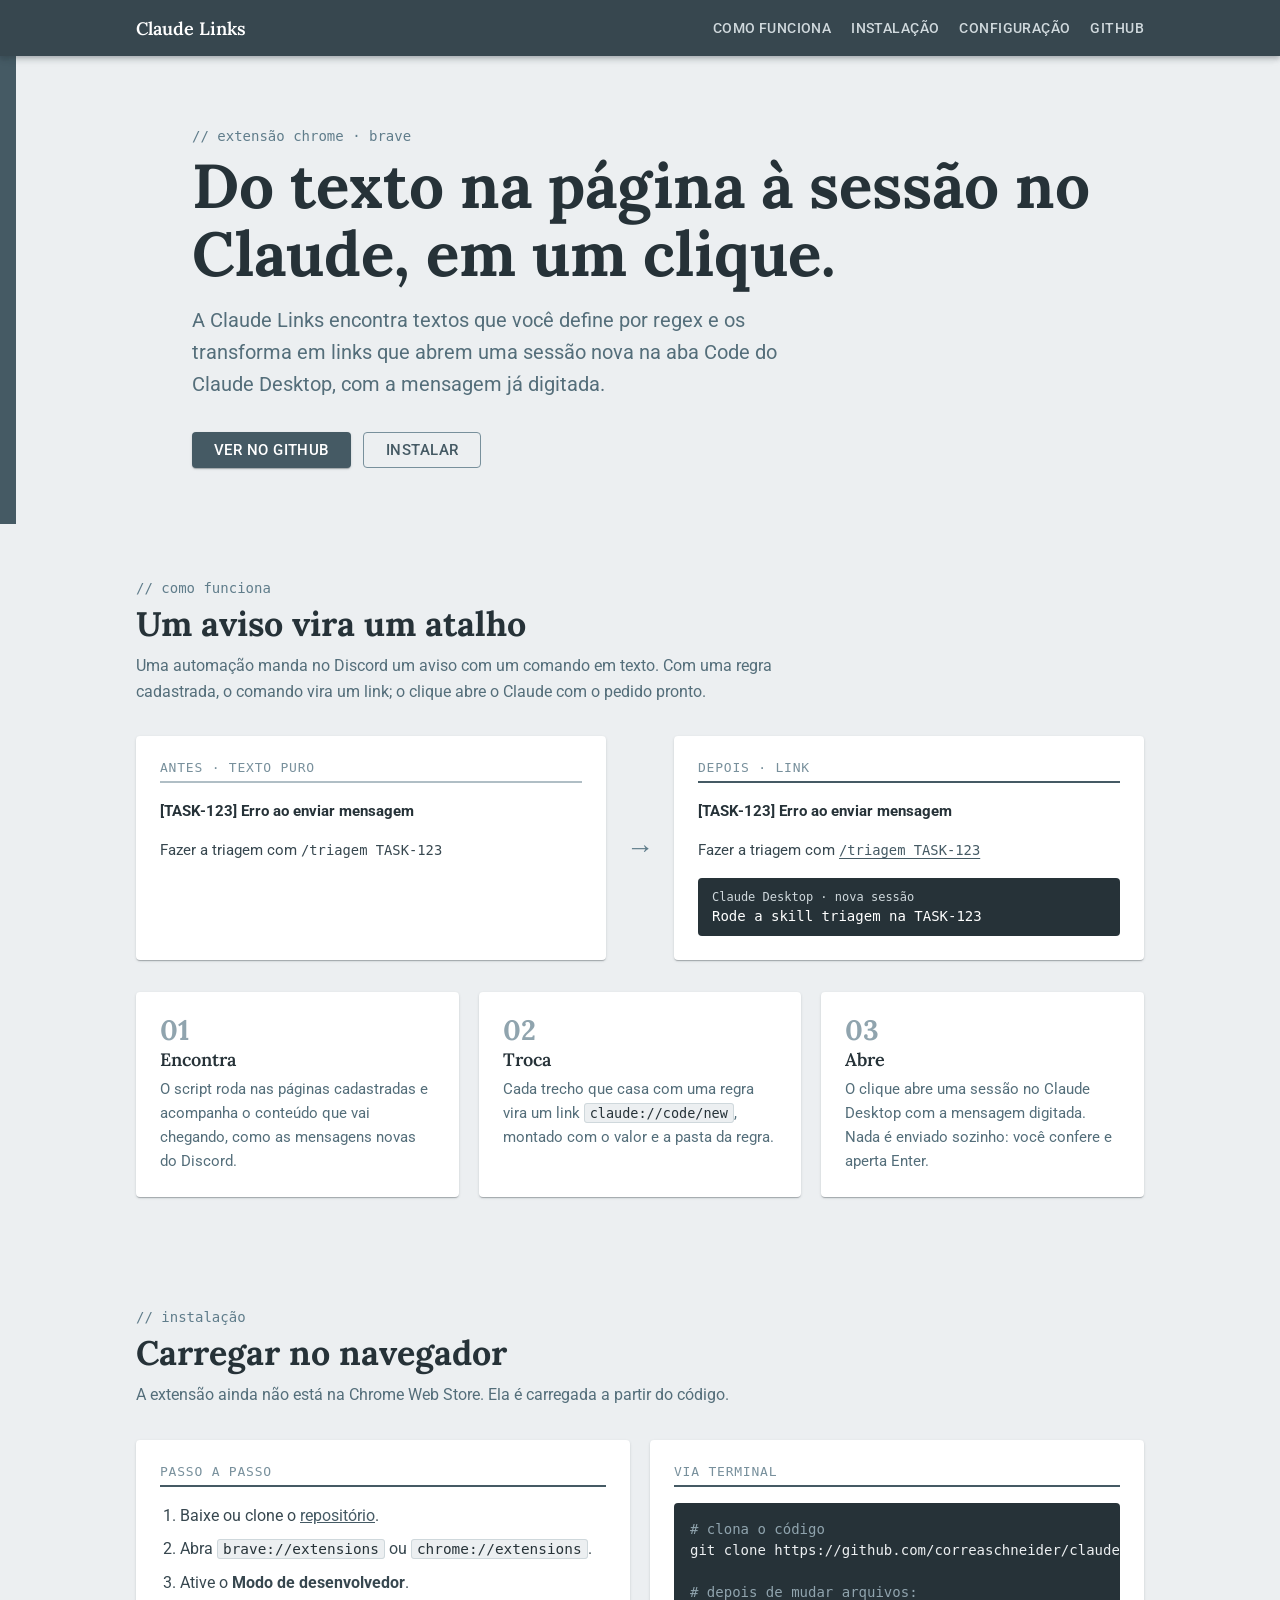
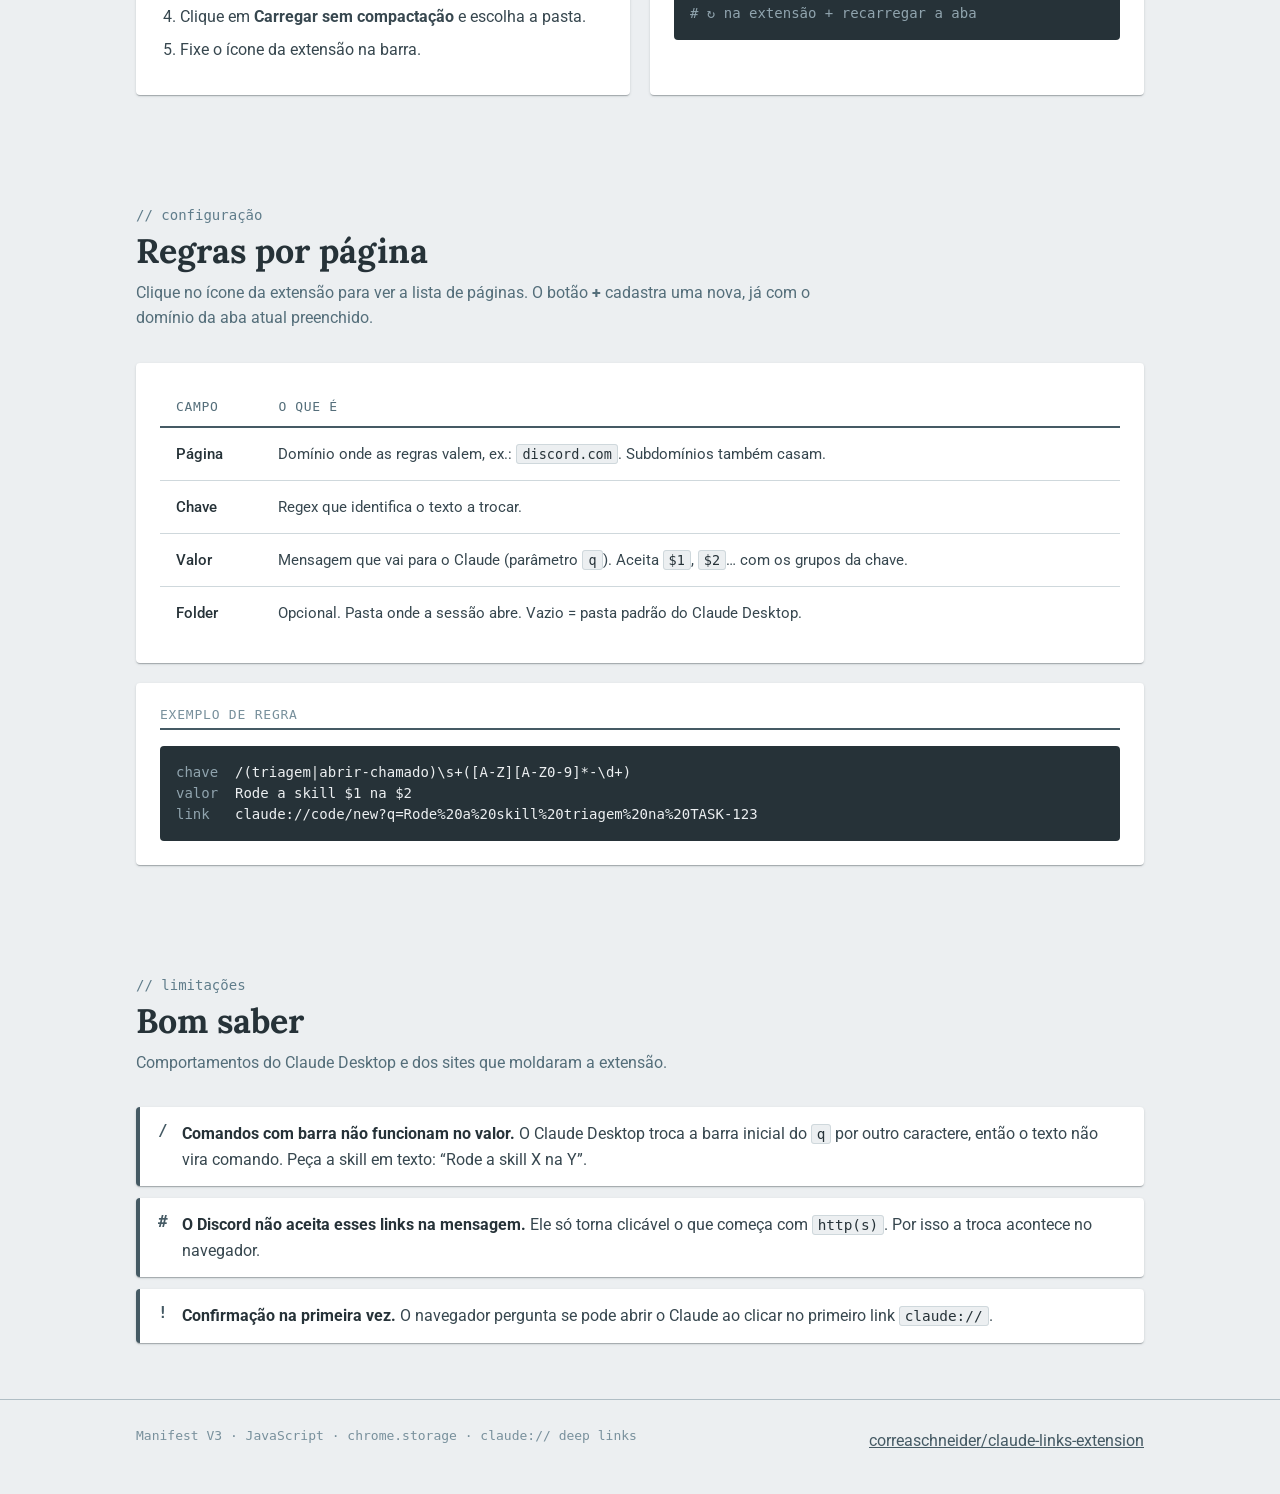
==== docs/index.html @ 0369f56a "docs: página do GitHub Pages sobre a extensão Página estilo MUI com a paleta blueGrey: como funciona" ====
<!doctype html>
<html lang="pt-BR">
<head>
<meta charset="utf-8">
<meta name="viewport" content="width=device-width, initial-scale=1">
<title>Claude Links</title>
<meta name="description" content="Extensão para Chrome/Brave que transforma textos de uma página em links que abrem uma sessão no Claude Desktop com a mensagem pronta.">
<link rel="preconnect" href="https://fonts.googleapis.com">
<link rel="preconnect" href="https://fonts.gstatic.com" crossorigin>
<link href="https://fonts.googleapis.com/css2?family=Lora:ital,wght@0,600;0,700;1,500&family=Roboto:wght@400;500;700&display=swap" rel="stylesheet">
<style>
  /* Paleta blueGrey do MUI */
  :root {
    --bg-50:#eceff1; --bg-100:#cfd8dc; --bg-200:#b0bec5; --bg-300:#90a4ae; --bg-400:#78909c;
    --bg-500:#607d8b; --bg-600:#546e7a; --bg-700:#455a64; --bg-800:#37474f; --bg-900:#263238;
    --paper:#ffffff;
    --mono:'DejaVu Sans Mono', ui-monospace, 'SFMono-Regular', Menlo, Consolas, monospace;
    --serif:'Lora', Georgia, serif;
    --sans:'Roboto', 'Liberation Sans', Helvetica, Arial, sans-serif;
    /* Elevações do MUI */
    --e1:0 2px 1px -1px rgba(38,50,56,.2),0 1px 1px 0 rgba(38,50,56,.14),0 1px 3px 0 rgba(38,50,56,.12);
    --e4:0 2px 4px -1px rgba(38,50,56,.2),0 4px 5px 0 rgba(38,50,56,.14),0 1px 10px 0 rgba(38,50,56,.12);
  }
  * { box-sizing:border-box; }
  html { scroll-behavior:smooth; }
  body { margin:0; background:var(--bg-50); color:var(--bg-800); font:16px/1.6 var(--sans); }
  a { color:var(--bg-700); }
  code { font:0.9em var(--mono); background:var(--bg-50); border:1px solid var(--bg-100); border-radius:3px; padding:1px 5px; color:var(--bg-900); }

  /* AppBar */
  .appbar { position:sticky; top:0; z-index:10; background:var(--bg-800); color:#fff; box-shadow:var(--e4); }
  .appbar .inner { max-width:1040px; margin:0 auto; padding:0 16px; height:56px; display:flex; align-items:center; gap:24px; }
  .appbar .brand { font:600 18px var(--serif); color:#fff; text-decoration:none; margin-right:auto; }
  .appbar nav a { color:var(--bg-100); text-decoration:none; font-size:14px; font-weight:500; letter-spacing:.03em; text-transform:uppercase; }
  .appbar nav a:hover { color:#fff; }
  .appbar nav { display:flex; gap:20px; }

  .container { max-width:1040px; margin:0 auto; padding:0 16px; }

  /* Hero com faixa lateral */
  .hero { border-left:16px solid var(--bg-700); background:var(--bg-50); padding:72px 0 56px; }
  .hero .container { padding-left:clamp(16px, 5vw, 74px); }
  .kicker { font:14px var(--mono); color:var(--bg-500); margin:0 0 8px; }
  h1 { font:700 clamp(36px, 6vw, 62px)/1.1 var(--serif); color:var(--bg-900); margin:0 0 16px; }
  .lead { font-size:clamp(17px, 2vw, 20px); color:var(--bg-600); max-width:640px; margin:0 0 32px; }
  .actions { display:flex; gap:12px; flex-wrap:wrap; }

  /* Botões MUI */
  .btn { display:inline-flex; align-items:center; gap:8px; padding:8px 22px; border-radius:4px; font:500 15px var(--sans); letter-spacing:.03em; text-transform:uppercase; text-decoration:none; transition:background .2s, box-shadow .2s; }
  .btn-contained { background:var(--bg-700); color:#fff; box-shadow:var(--e1); }
  .btn-contained:hover { background:var(--bg-900); box-shadow:var(--e4); }
  .btn-outlined { border:1px solid var(--bg-400); color:var(--bg-700); }
  .btn-outlined:hover { background:rgba(69,90,100,.06); border-color:var(--bg-700); }

  section { padding:56px 0; }
  h2 { font:700 clamp(26px, 3.5vw, 34px)/1.2 var(--serif); color:var(--bg-900); margin:0 0 8px; }
  .section-sub { color:var(--bg-600); margin:0 0 32px; max-width:680px; }
  .label { font:13px var(--mono); text-transform:uppercase; letter-spacing:.06em; color:var(--bg-400); margin:0 0 6px; }

  /* Paper/Card */
  .paper { background:var(--paper); border-radius:4px; box-shadow:var(--e1); padding:24px; }

  /* Antes / depois */
  .compare { display:grid; grid-template-columns:1fr auto 1fr; gap:20px; align-items:stretch; }
  .compare .arrow { align-self:center; color:var(--bg-500); font-size:28px; }
  .rule-line { height:2px; margin:0 0 16px; }
  .rule-before { background:var(--bg-200); }
  .rule-after { background:var(--bg-700); }
  .msg { font-size:15px; }
  .msg b { color:var(--bg-900); }
  .fake-link { color:var(--bg-700); text-decoration:underline; text-underline-offset:3px; font-family:var(--mono); font-size:.92em; }
  .plain { font-family:var(--mono); font-size:.92em; color:var(--bg-800); }
  .composer { margin-top:16px; background:var(--bg-900); color:#fff; border-radius:4px; padding:12px 14px; font:14px var(--mono); }
  .composer small { display:block; color:var(--bg-100); font-size:12px; margin-bottom:4px; }

  /* Passos */
  .steps { display:grid; grid-template-columns:repeat(3, 1fr); gap:20px; counter-reset:step; }
  .step { position:relative; padding-top:56px; }
  .step::before { counter-increment:step; content:counter(step, decimal-leading-zero); position:absolute; top:20px; left:24px; font:700 28px var(--serif); color:var(--bg-300); }
  .step h3 { font:600 18px var(--serif); color:var(--bg-900); margin:0 0 6px; }
  .step p { margin:0; color:var(--bg-600); font-size:15px; }

  /* Tabela MUI */
  .table-wrap { overflow-x:auto; }
  table { width:100%; border-collapse:collapse; font-size:15px; }
  th { text-align:left; font:500 13px var(--mono); text-transform:uppercase; letter-spacing:.05em; color:var(--bg-600); padding:12px 16px; border-bottom:2px solid var(--bg-700); white-space:nowrap; }
  td { padding:14px 16px; border-bottom:1px solid var(--bg-100); vertical-align:top; }
  tr:last-child td { border-bottom:0; }
  td:first-child { font-weight:500; color:var(--bg-900); white-space:nowrap; }

  pre { background:var(--bg-900); color:var(--bg-50); border-radius:4px; padding:16px; overflow-x:auto; font:14px/1.5 var(--mono); margin:0; }
  pre .c { color:var(--bg-300); }

  /* Alertas */
  .alerts { display:grid; gap:12px; }
  .alert { display:flex; gap:14px; background:var(--paper); border-left:4px solid var(--bg-700); border-radius:4px; padding:14px 18px; box-shadow:var(--e1); }
  .alert .ico { font:700 16px var(--mono); color:var(--bg-700); }
  .alert p { margin:0; }
  .alert strong { color:var(--bg-900); }

  ol.install { margin:0; padding-left:20px; }
  ol.install li { margin-bottom:8px; }
  .two { display:grid; grid-template-columns:1fr 1fr; gap:20px; }
  .two > *, .compare > *, .steps > * { min-width:0; }

  footer { border-top:1px solid var(--bg-200); padding:28px 0 40px; }
  footer .stack { font:13px var(--mono); color:var(--bg-400); }
  footer .container { display:flex; justify-content:space-between; gap:16px; flex-wrap:wrap; }

  @media (max-width: 760px) {
    .appbar nav { display:none; }
    .compare { grid-template-columns:1fr; }
    .compare .arrow { justify-self:center; transform:rotate(90deg); }
    .steps, .two { grid-template-columns:1fr; }
    .hero { border-left-width:8px; padding:48px 0 40px; }
  }
</style>
</head>
<body>

<header class="appbar">
  <div class="inner">
    <a class="brand" href="#">Claude Links</a>
    <nav>
      <a href="#como-funciona">Como funciona</a>
      <a href="#instalacao">Instalação</a>
      <a href="#configuracao">Configuração</a>
      <a href="https://github.com/correaschneider/claude-links-extension">GitHub</a>
    </nav>
  </div>
</header>

<div class="hero">
  <div class="container">
    <p class="kicker">// extensão chrome · brave</p>
    <h1>Do texto na página à sessão no Claude, em um clique.</h1>
    <p class="lead">A Claude Links encontra textos que você define por regex e os transforma em links que abrem uma sessão nova na aba Code do Claude Desktop, com a mensagem já digitada.</p>
    <div class="actions">
      <a class="btn btn-contained" href="https://github.com/correaschneider/claude-links-extension">Ver no GitHub</a>
      <a class="btn btn-outlined" href="#instalacao">Instalar</a>
    </div>
  </div>
</div>

<main>
  <section id="como-funciona">
    <div class="container">
      <p class="kicker">// como funciona</p>
      <h2>Um aviso vira um atalho</h2>
      <p class="section-sub">Uma automação manda no Discord um aviso com um comando em texto. Com uma regra cadastrada, o comando vira um link; o clique abre o Claude com o pedido pronto.</p>

      <div class="compare">
        <div class="paper">
          <p class="label">Antes · texto puro</p>
          <div class="rule-line rule-before"></div>
          <p class="msg"><b>[TASK-123] Erro ao enviar mensagem</b></p>
          <p class="msg">Fazer a triagem com <span class="plain">/triagem TASK-123</span></p>
        </div>
        <div class="arrow" aria-hidden="true">→</div>
        <div class="paper">
          <p class="label">Depois · link</p>
          <div class="rule-line rule-after"></div>
          <p class="msg"><b>[TASK-123] Erro ao enviar mensagem</b></p>
          <p class="msg">Fazer a triagem com <span class="fake-link">/triagem TASK-123</span></p>
          <div class="composer"><small>Claude Desktop · nova sessão</small>Rode a skill triagem na TASK-123</div>
        </div>
      </div>

      <div class="steps" style="margin-top:32px">
        <div class="paper step">
          <h3>Encontra</h3>
          <p>O script roda nas páginas cadastradas e acompanha o conteúdo que vai chegando, como as mensagens novas do Discord.</p>
        </div>
        <div class="paper step">
          <h3>Troca</h3>
          <p>Cada trecho que casa com uma regra vira um link <code>claude://code/new</code>, montado com o valor e a pasta da regra.</p>
        </div>
        <div class="paper step">
          <h3>Abre</h3>
          <p>O clique abre uma sessão no Claude Desktop com a mensagem digitada. Nada é enviado sozinho: você confere e aperta Enter.</p>
        </div>
      </div>
    </div>
  </section>

  <section id="instalacao">
    <div class="container">
      <p class="kicker">// instalação</p>
      <h2>Carregar no navegador</h2>
      <p class="section-sub">A extensão ainda não está na Chrome Web Store. Ela é carregada a partir do código.</p>
      <div class="two">
        <div class="paper">
          <p class="label">Passo a passo</p>
          <div class="rule-line rule-after"></div>
          <ol class="install">
            <li>Baixe ou clone o <a href="https://github.com/correaschneider/claude-links-extension">repositório</a>.</li>
            <li>Abra <code>brave://extensions</code> ou <code>chrome://extensions</code>.</li>
            <li>Ative o <strong>Modo de desenvolvedor</strong>.</li>
            <li>Clique em <strong>Carregar sem compactação</strong> e escolha a pasta.</li>
            <li>Fixe o ícone da extensão na barra.</li>
          </ol>
        </div>
        <div class="paper">
          <p class="label">Via terminal</p>
          <div class="rule-line rule-after"></div>
          <pre><span class="c"># clona o código</span>
git clone https://github.com/correaschneider/claude-links-extension.git

<span class="c"># depois de mudar arquivos:</span>
<span class="c"># ↻ na extensão + recarregar a aba</span></pre>
        </div>
      </div>
    </div>
  </section>

  <section id="configuracao">
    <div class="container">
      <p class="kicker">// configuração</p>
      <h2>Regras por página</h2>
      <p class="section-sub">Clique no ícone da extensão para ver a lista de páginas. O botão <strong>+</strong> cadastra uma nova, já com o domínio da aba atual preenchido.</p>

      <div class="paper table-wrap">
        <table>
          <thead><tr><th>Campo</th><th>O que é</th></tr></thead>
          <tbody>
            <tr><td>Página</td><td>Domínio onde as regras valem, ex.: <code>discord.com</code>. Subdomínios também casam.</td></tr>
            <tr><td>Chave</td><td>Regex que identifica o texto a trocar.</td></tr>
            <tr><td>Valor</td><td>Mensagem que vai para o Claude (parâmetro <code>q</code>). Aceita <code>$1</code>, <code>$2</code>… com os grupos da chave.</td></tr>
            <tr><td>Folder</td><td>Opcional. Pasta onde a sessão abre. Vazio = pasta padrão do Claude Desktop.</td></tr>
          </tbody>
        </table>
      </div>

      <div class="paper" style="margin-top:20px">
        <p class="label">Exemplo de regra</p>
        <div class="rule-line rule-after"></div>
        <pre><span class="c">chave</span>  /(triagem|abrir-chamado)\s+([A-Z][A-Z0-9]*-\d+)
<span class="c">valor</span>  Rode a skill $1 na $2
<span class="c">link </span>  claude://code/new?q=Rode%20a%20skill%20triagem%20na%20TASK-123</pre>
      </div>
    </div>
  </section>

  <section id="limitacoes">
    <div class="container">
      <p class="kicker">// limitações</p>
      <h2>Bom saber</h2>
      <p class="section-sub">Comportamentos do Claude Desktop e dos sites que moldaram a extensão.</p>
      <div class="alerts">
        <div class="alert"><span class="ico">/</span><p><strong>Comandos com barra não funcionam no valor.</strong> O Claude Desktop troca a barra inicial do <code>q</code> por outro caractere, então o texto não vira comando. Peça a skill em texto: “Rode a skill X na Y”.</p></div>
        <div class="alert"><span class="ico">#</span><p><strong>O Discord não aceita esses links na mensagem.</strong> Ele só torna clicável o que começa com <code>http(s)</code>. Por isso a troca acontece no navegador.</p></div>
        <div class="alert"><span class="ico">!</span><p><strong>Confirmação na primeira vez.</strong> O navegador pergunta se pode abrir o Claude ao clicar no primeiro link <code>claude://</code>.</p></div>
      </div>
    </div>
  </section>
</main>

<footer>
  <div class="container">
    <span class="stack">Manifest V3 · JavaScript · chrome.storage · claude:// deep links</span>
    <a href="https://github.com/correaschneider/claude-links-extension">correaschneider/claude-links-extension</a>
  </div>
</footer>

</body>
</html>
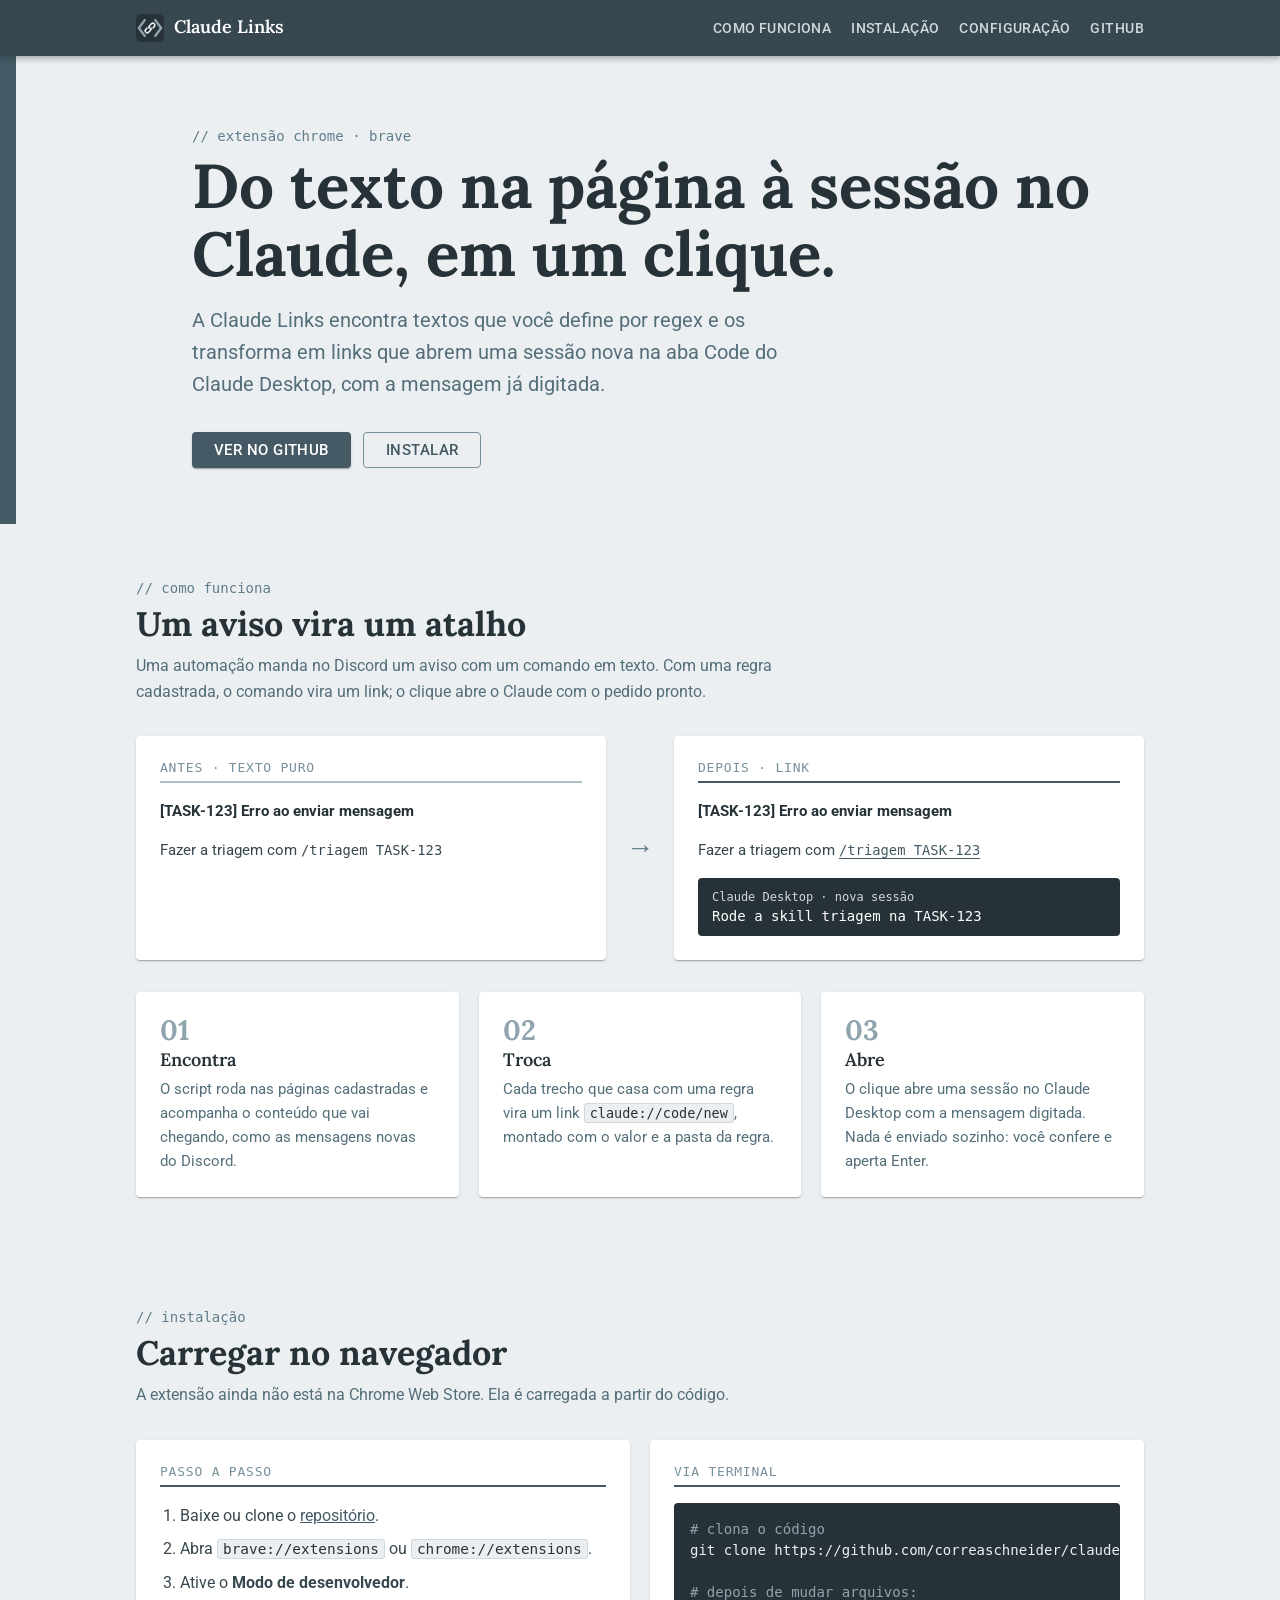
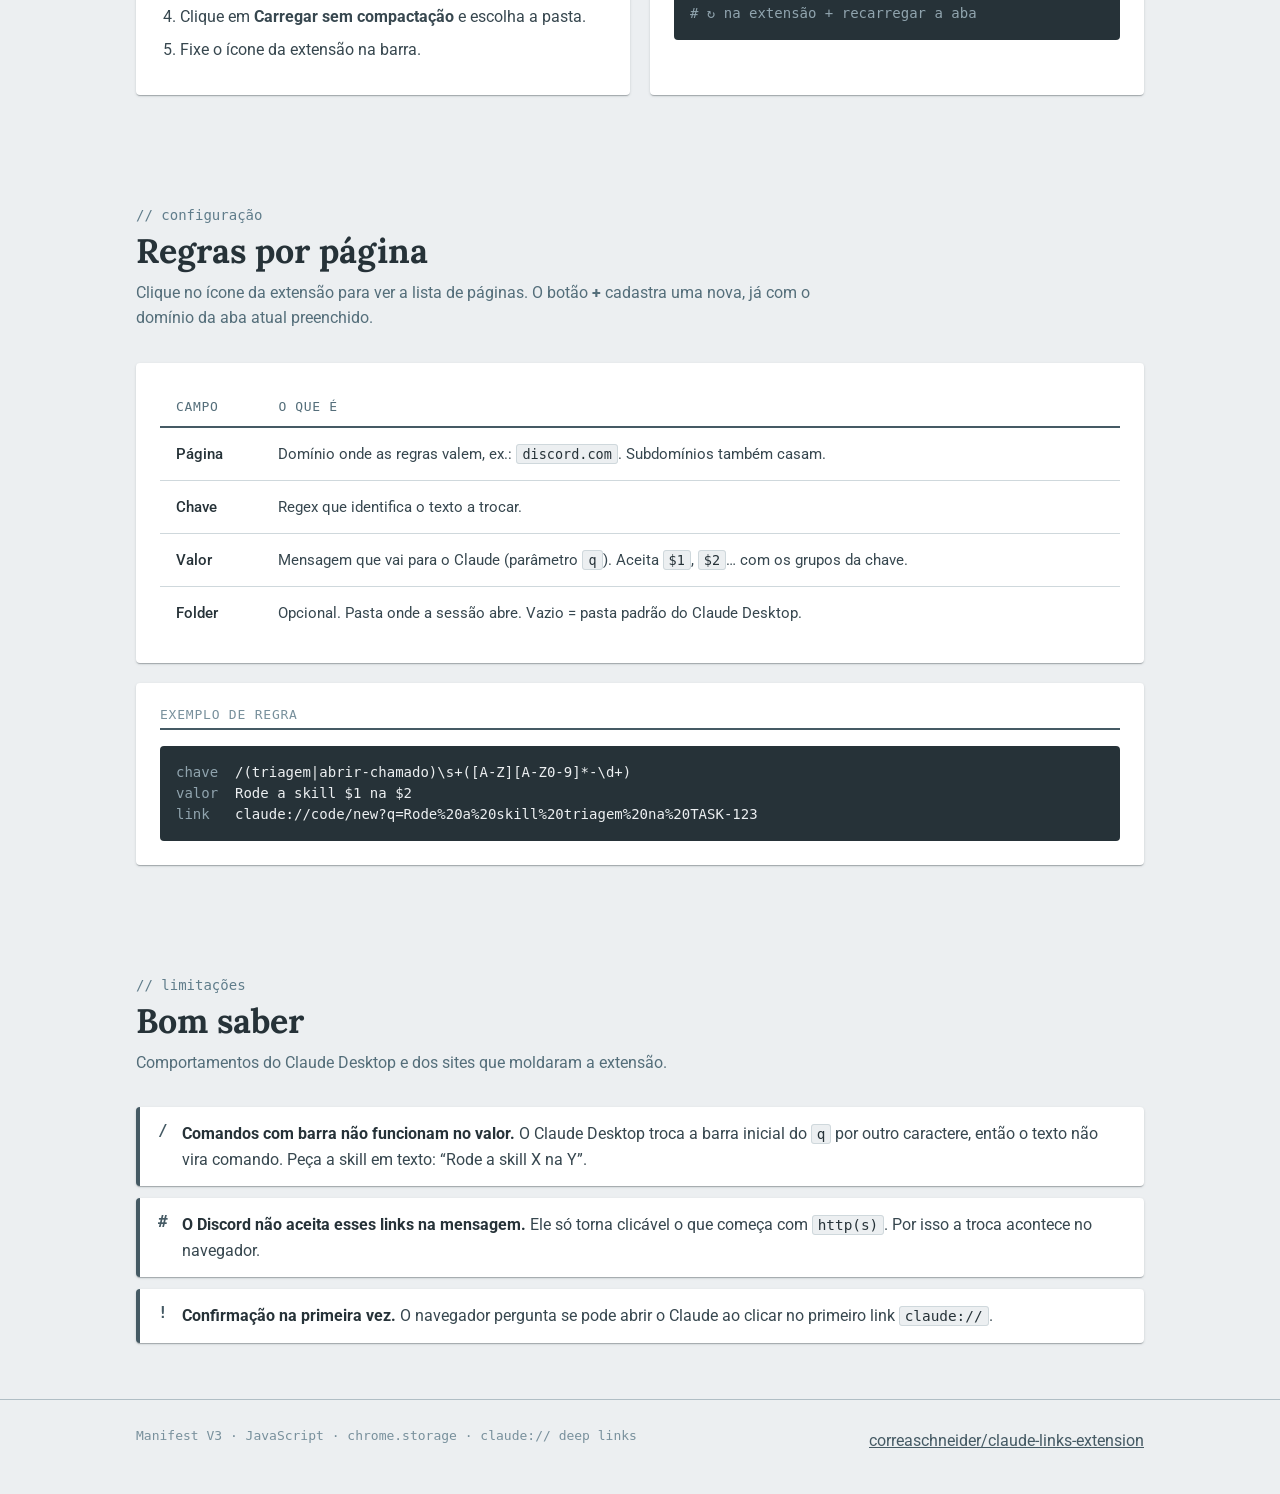
==== commit 63f41bde: "feat: ícone da extensão (colchetes de código com elo) SVG na paleta blueGrey + PNGs 16/32/48/128 no " ====
--- a/docs/index.html
+++ b/docs/index.html
@@ -5,6 +5,7 @@
 <meta name="viewport" content="width=device-width, initial-scale=1">
 <title>Claude Links</title>
 <meta name="description" content="Extensão para Chrome/Brave que transforma textos de uma página em links que abrem uma sessão no Claude Desktop com a mensagem pronta.">
+<link rel="icon" type="image/svg+xml" href="icon.svg">
 <link rel="preconnect" href="https://fonts.googleapis.com">
 <link rel="preconnect" href="https://fonts.gstatic.com" crossorigin>
 <link href="https://fonts.googleapis.com/css2?family=Lora:ital,wght@0,600;0,700;1,500&family=Roboto:wght@400;500;700&display=swap" rel="stylesheet">
@@ -120,7 +121,7 @@
 
 <header class="appbar">
   <div class="inner">
-    <a class="brand" href="#">Claude Links</a>
+    <a class="brand" href="#"><img src="icon.svg" alt="" width="28" height="28" style="vertical-align:middle;margin-right:10px;border-radius:5px">Claude Links</a>
     <nav>
       <a href="#como-funciona">Como funciona</a>
       <a href="#instalacao">Instalação</a>
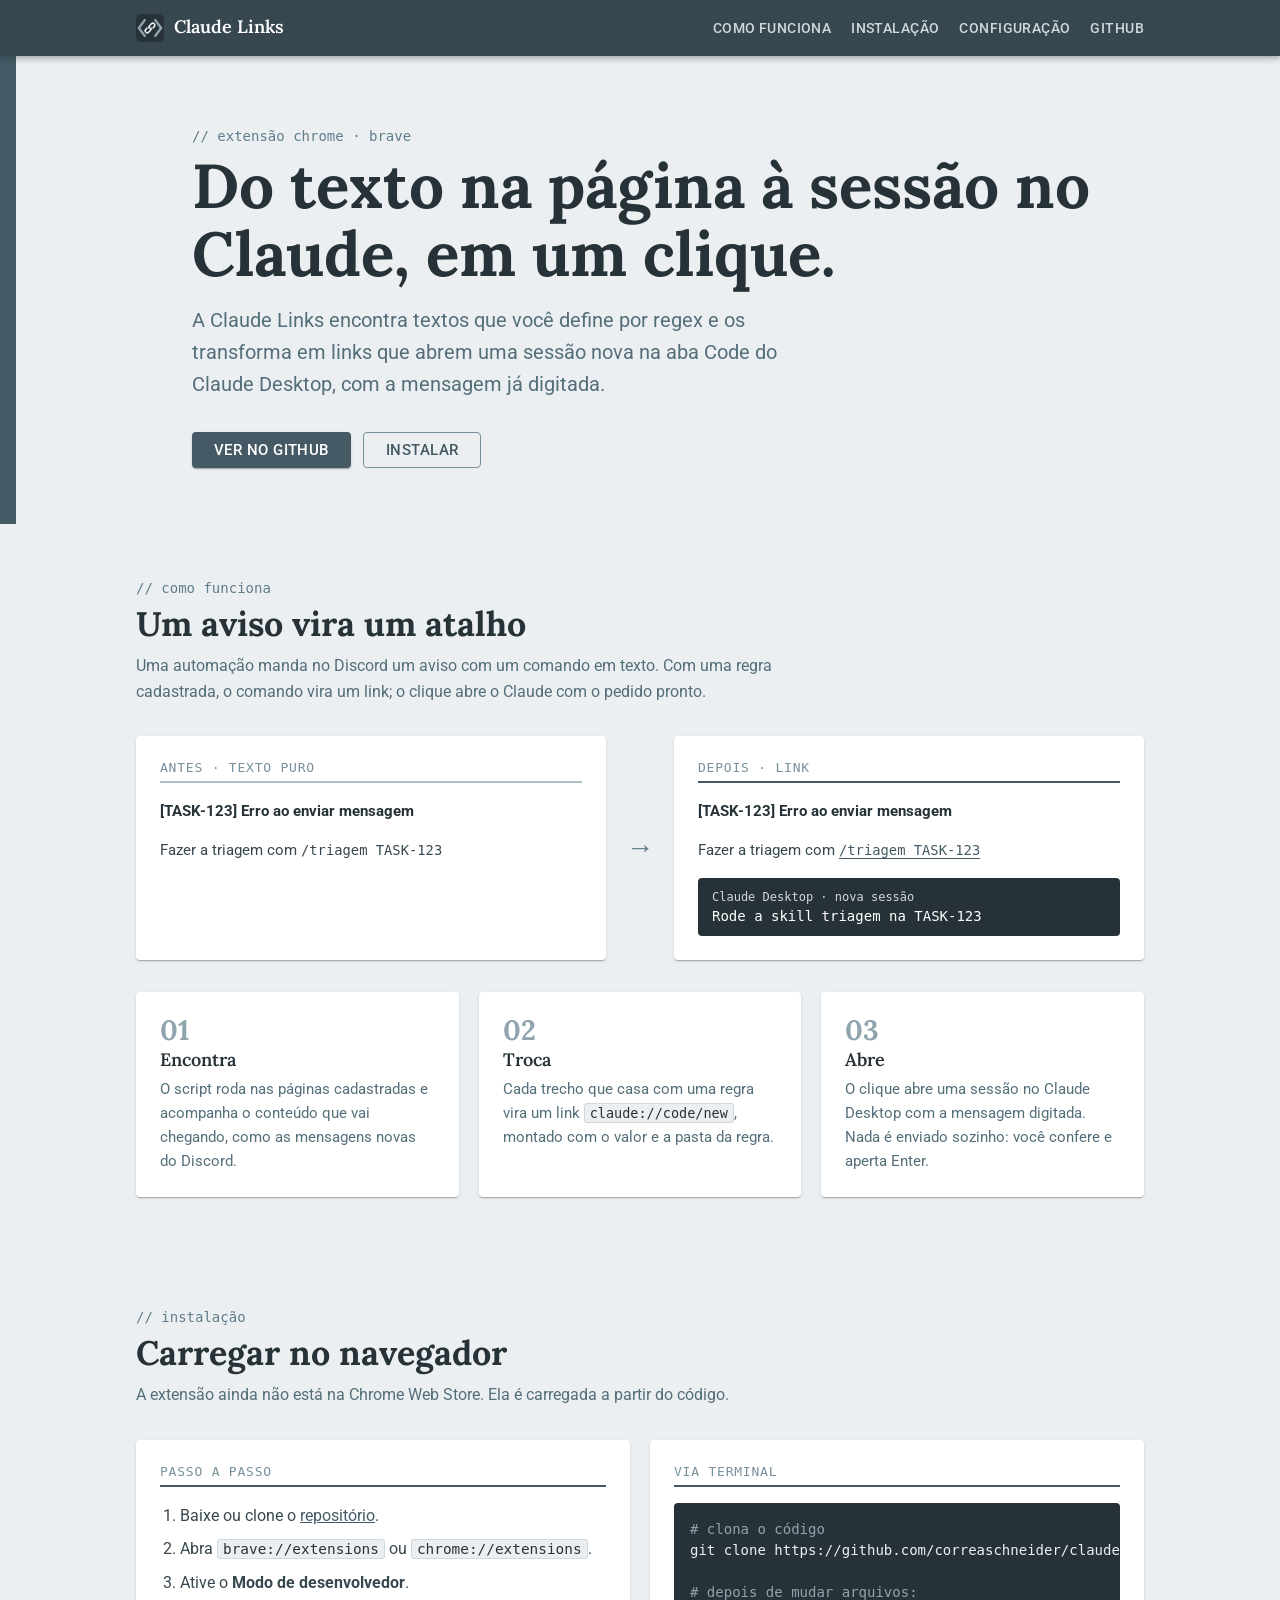
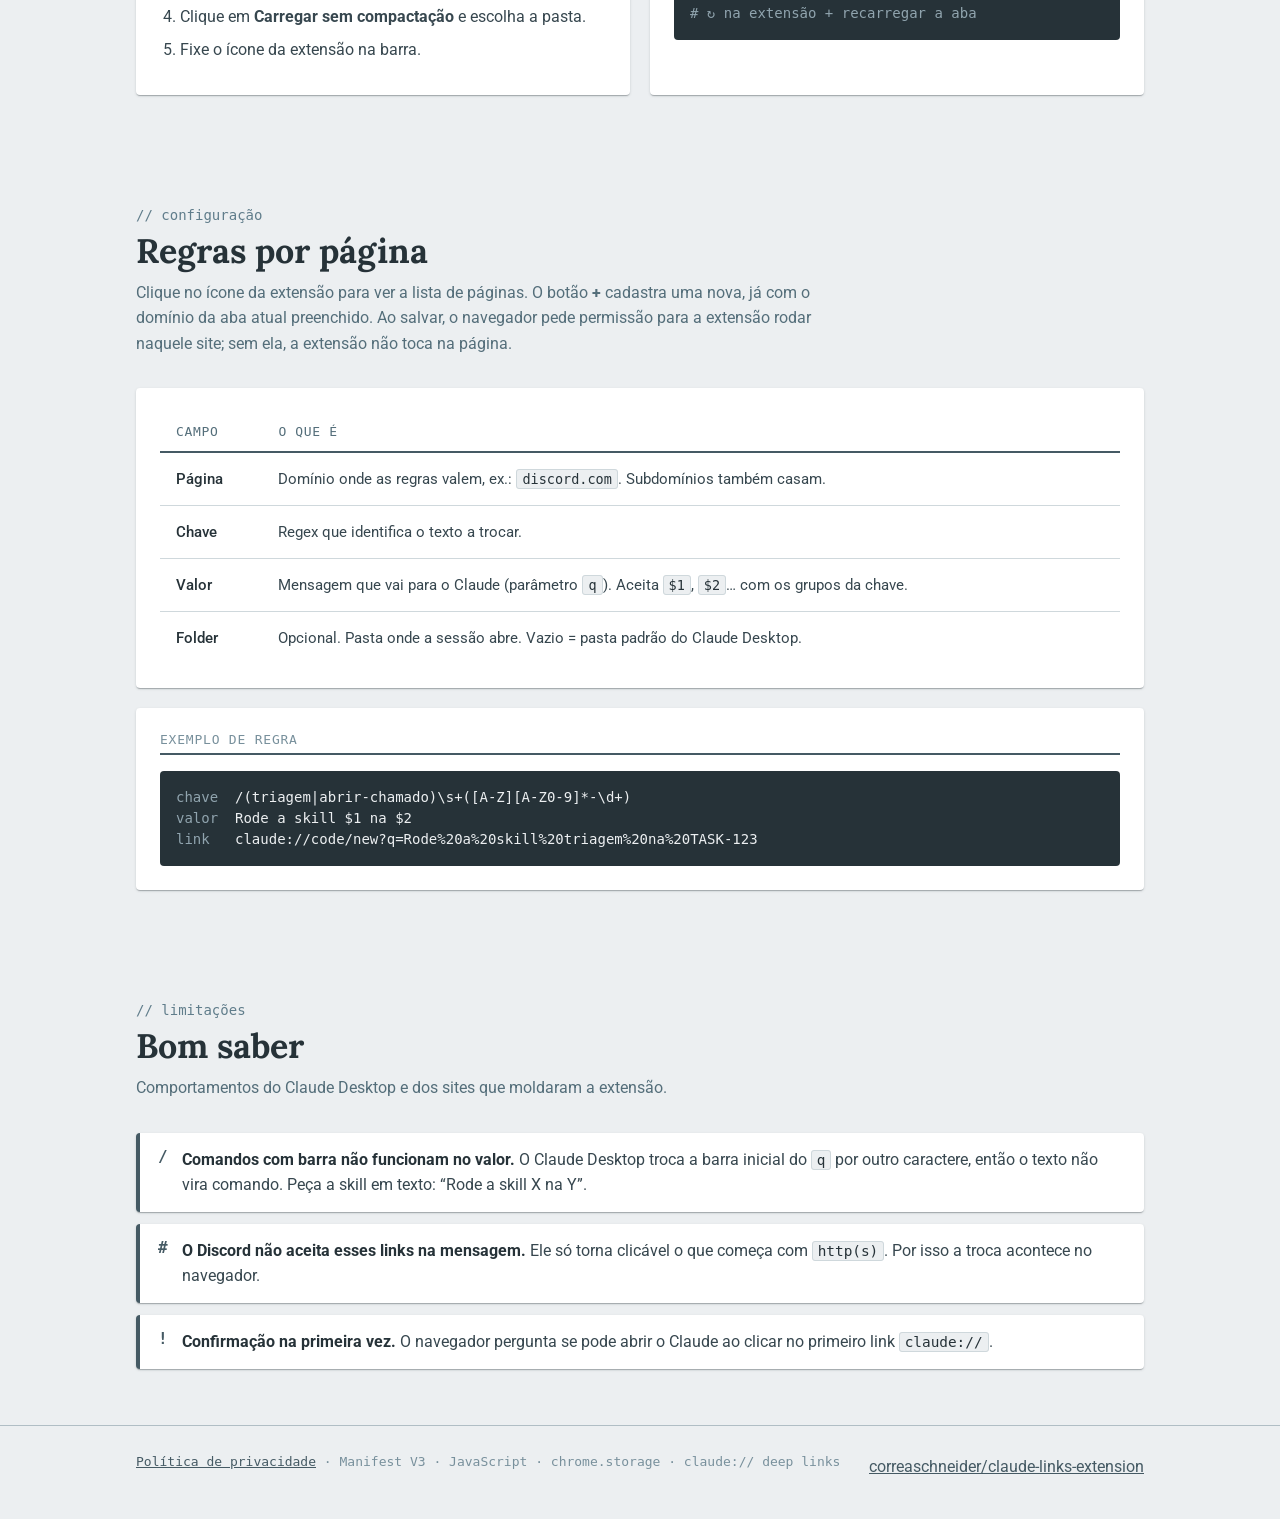
==== commit 5df4658e: "feat: preparar publicação na Chrome Web Store - permissão de site sob demanda (optional_host_permiss" ====
--- a/docs/index.html
+++ b/docs/index.html
@@ -218,7 +218,7 @@
     <div class="container">
       <p class="kicker">// configuração</p>
       <h2>Regras por página</h2>
-      <p class="section-sub">Clique no ícone da extensão para ver a lista de páginas. O botão <strong>+</strong> cadastra uma nova, já com o domínio da aba atual preenchido.</p>
+      <p class="section-sub">Clique no ícone da extensão para ver a lista de páginas. O botão <strong>+</strong> cadastra uma nova, já com o domínio da aba atual preenchido. Ao salvar, o navegador pede permissão para a extensão rodar naquele site; sem ela, a extensão não toca na página.</p>
 
       <div class="paper table-wrap">
         <table>
@@ -258,7 +258,7 @@
 
 <footer>
   <div class="container">
-    <span class="stack">Manifest V3 · JavaScript · chrome.storage · claude:// deep links</span>
+    <span class="stack"><a href="privacy.html">Política de privacidade</a> · Manifest V3 · JavaScript · chrome.storage · claude:// deep links</span>
     <a href="https://github.com/correaschneider/claude-links-extension">correaschneider/claude-links-extension</a>
   </div>
 </footer>
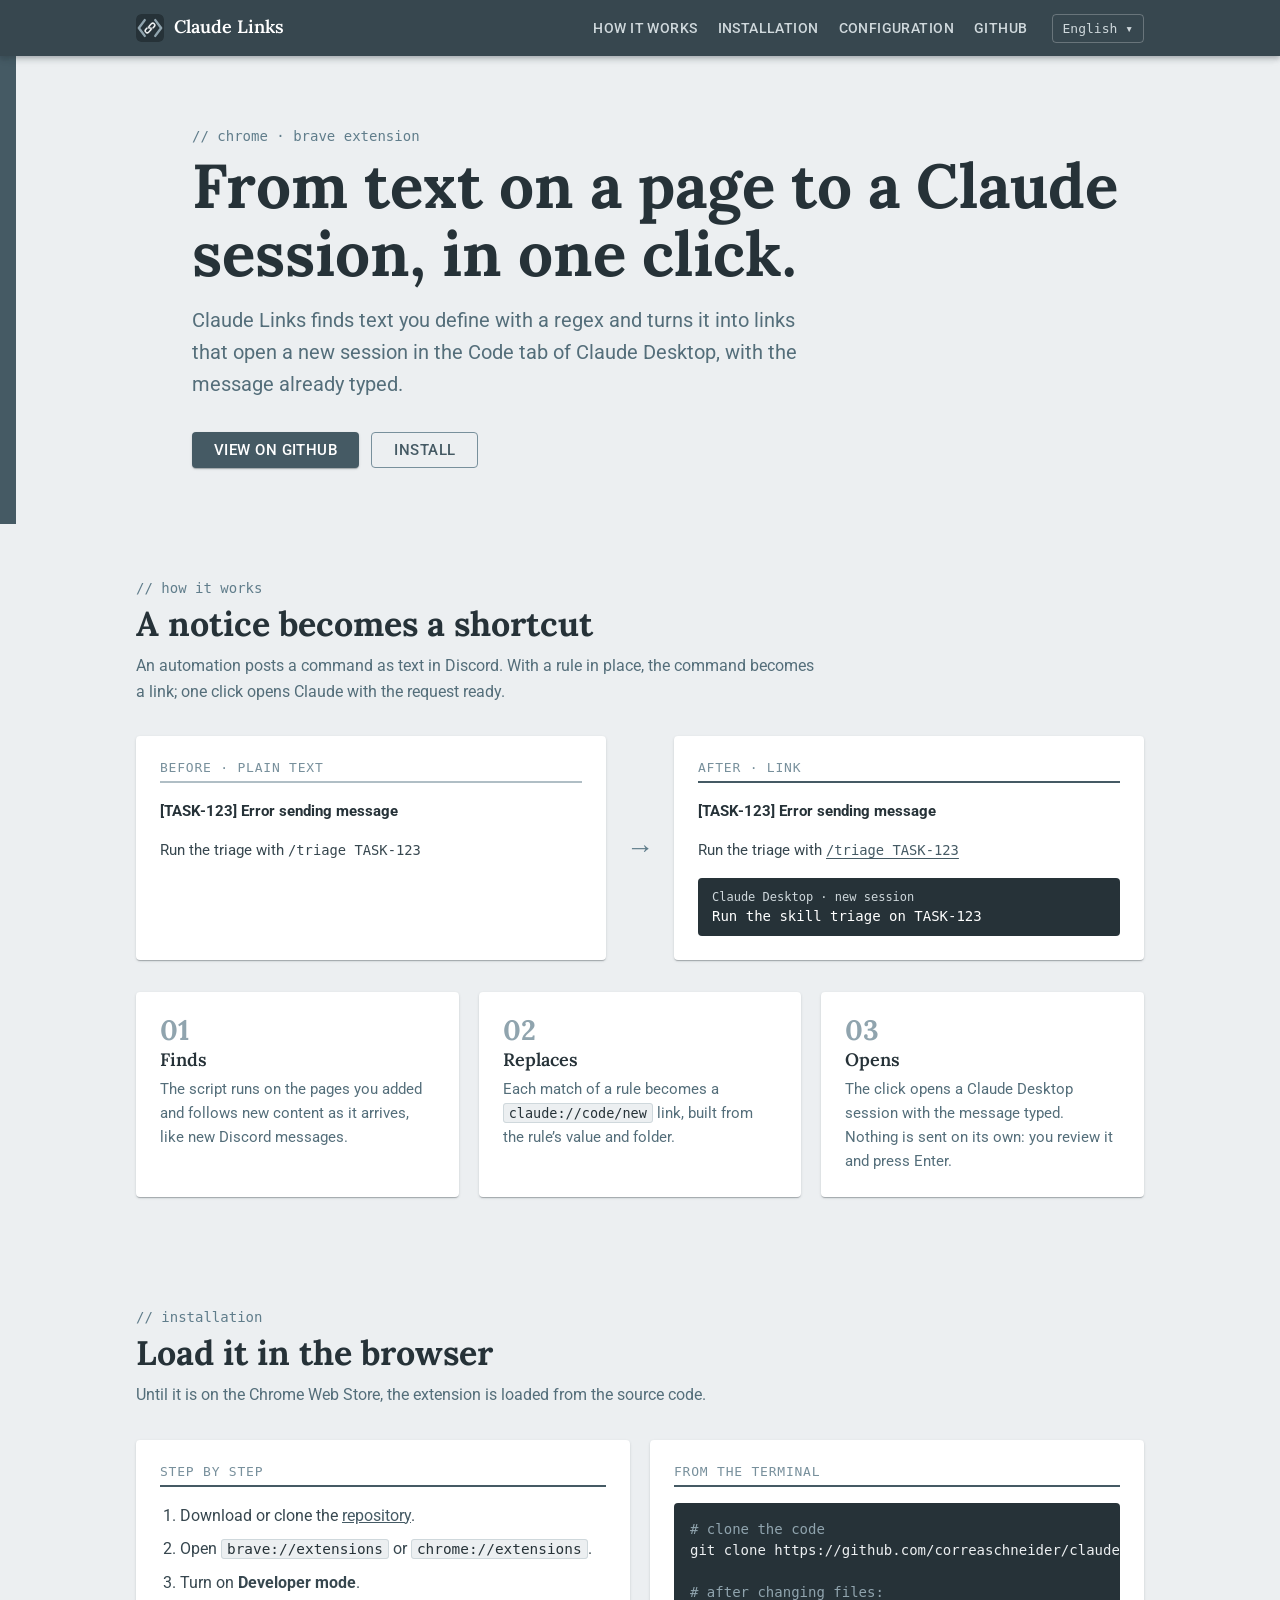
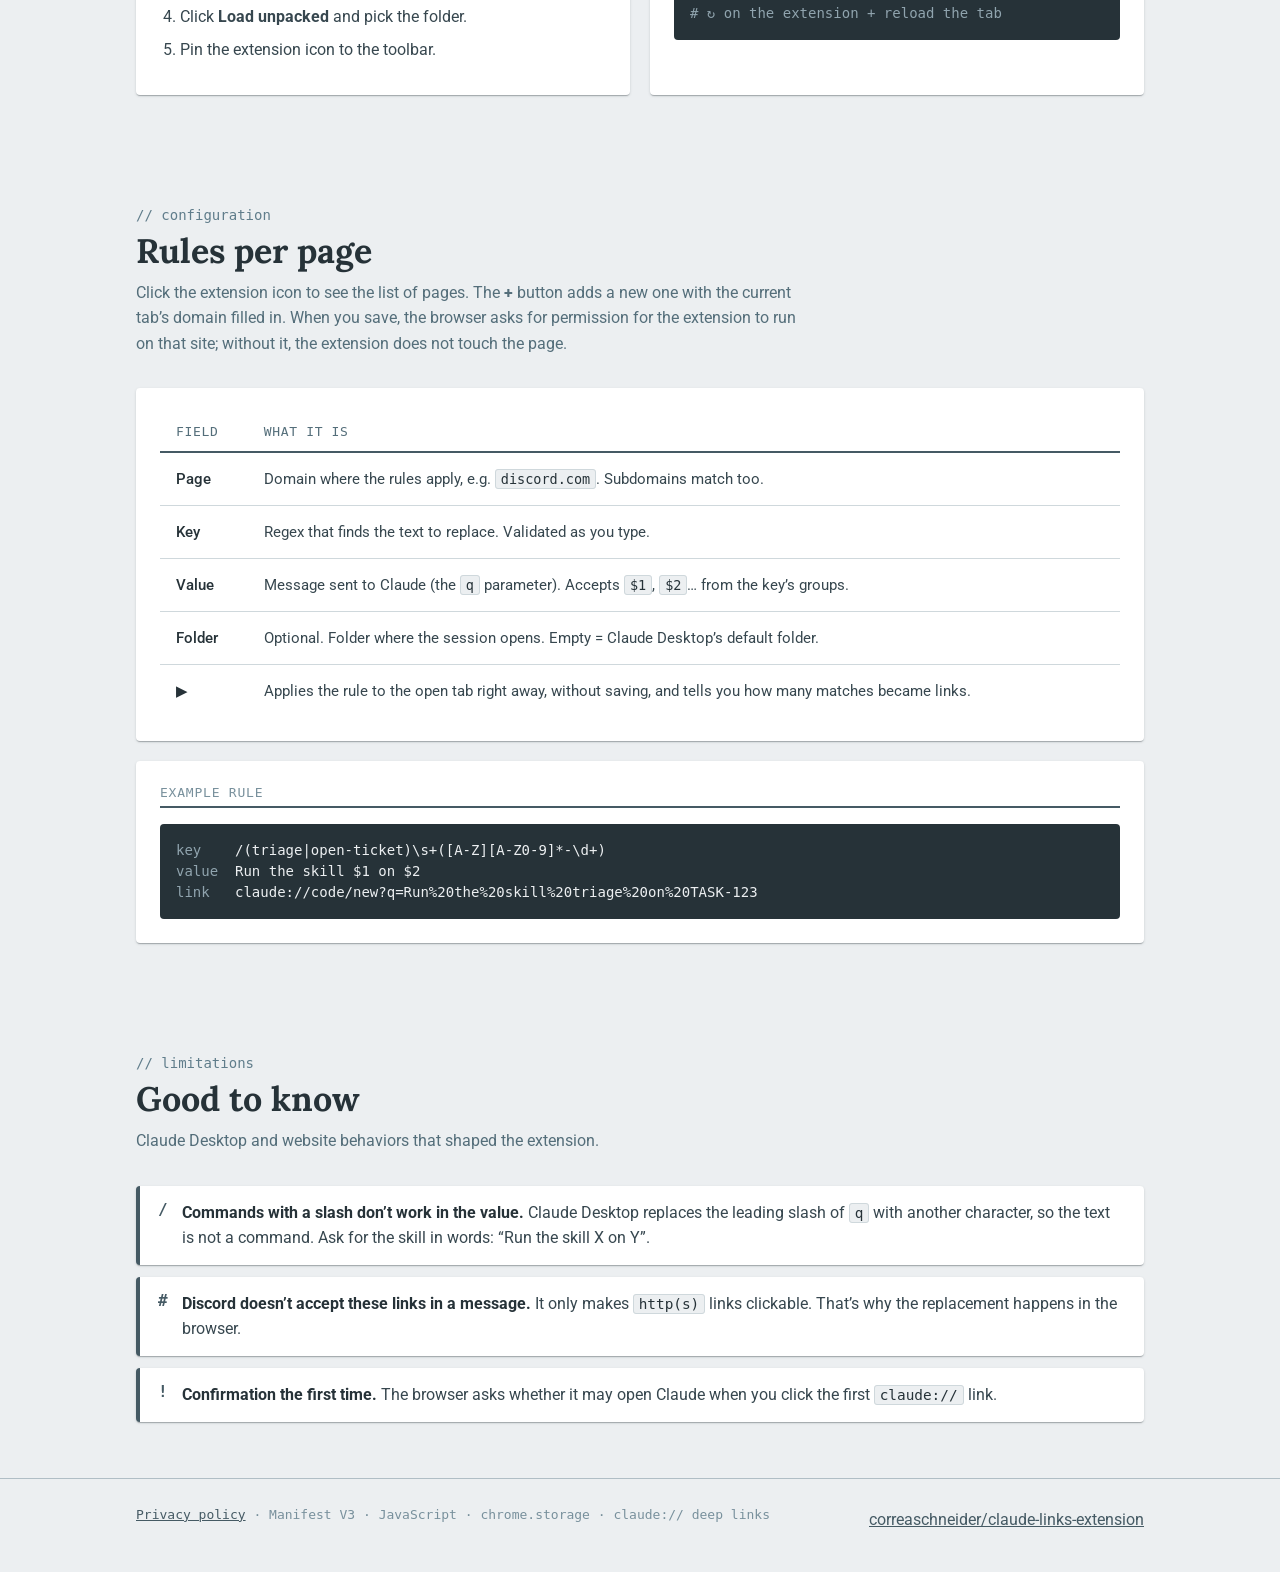
==== commit 5089f8d4: "feat: multi-idioma (en, pt-BR, pt-PT, es, it) - extensão com _locales (padrão en), gerados por tools" ====
--- a/docs/index.html
+++ b/docs/index.html
@@ -1,256 +1,146 @@
 <!doctype html>
-<html lang="pt-BR">
+<html lang="en">
 <head>
 <meta charset="utf-8">
 <meta name="viewport" content="width=device-width, initial-scale=1">
 <title>Claude Links</title>
-<meta name="description" content="Extensão para Chrome/Brave que transforma textos de uma página em links que abrem uma sessão no Claude Desktop com a mensagem pronta.">
+<meta name="description" content="Chrome/Brave extension that turns text on a page into links that open a Claude Desktop session with the message ready.">
+<link rel="alternate" hreflang="en" href="https://correaschneider.github.io/claude-links-extension/">
+<link rel="alternate" hreflang="pt-BR" href="https://correaschneider.github.io/claude-links-extension/pt-br/">
+<link rel="alternate" hreflang="pt-PT" href="https://correaschneider.github.io/claude-links-extension/pt/">
+<link rel="alternate" hreflang="es" href="https://correaschneider.github.io/claude-links-extension/es/">
+<link rel="alternate" hreflang="it" href="https://correaschneider.github.io/claude-links-extension/it/">
+<link rel="alternate" hreflang="x-default" href="https://correaschneider.github.io/claude-links-extension/">
 <link rel="icon" type="image/svg+xml" href="icon.svg">
 <link rel="preconnect" href="https://fonts.googleapis.com">
 <link rel="preconnect" href="https://fonts.gstatic.com" crossorigin>
 <link href="https://fonts.googleapis.com/css2?family=Lora:ital,wght@0,600;0,700;1,500&family=Roboto:wght@400;500;700&display=swap" rel="stylesheet">
-<style>
-  /* Paleta blueGrey do MUI */
-  :root {
-    --bg-50:#eceff1; --bg-100:#cfd8dc; --bg-200:#b0bec5; --bg-300:#90a4ae; --bg-400:#78909c;
-    --bg-500:#607d8b; --bg-600:#546e7a; --bg-700:#455a64; --bg-800:#37474f; --bg-900:#263238;
-    --paper:#ffffff;
-    --mono:'DejaVu Sans Mono', ui-monospace, 'SFMono-Regular', Menlo, Consolas, monospace;
-    --serif:'Lora', Georgia, serif;
-    --sans:'Roboto', 'Liberation Sans', Helvetica, Arial, sans-serif;
-    /* Elevações do MUI */
-    --e1:0 2px 1px -1px rgba(38,50,56,.2),0 1px 1px 0 rgba(38,50,56,.14),0 1px 3px 0 rgba(38,50,56,.12);
-    --e4:0 2px 4px -1px rgba(38,50,56,.2),0 4px 5px 0 rgba(38,50,56,.14),0 1px 10px 0 rgba(38,50,56,.12);
-  }
-  * { box-sizing:border-box; }
-  html { scroll-behavior:smooth; }
-  body { margin:0; background:var(--bg-50); color:var(--bg-800); font:16px/1.6 var(--sans); }
-  a { color:var(--bg-700); }
-  code { font:0.9em var(--mono); background:var(--bg-50); border:1px solid var(--bg-100); border-radius:3px; padding:1px 5px; color:var(--bg-900); }
-
-  /* AppBar */
-  .appbar { position:sticky; top:0; z-index:10; background:var(--bg-800); color:#fff; box-shadow:var(--e4); }
-  .appbar .inner { max-width:1040px; margin:0 auto; padding:0 16px; height:56px; display:flex; align-items:center; gap:24px; }
-  .appbar .brand { font:600 18px var(--serif); color:#fff; text-decoration:none; margin-right:auto; }
-  .appbar nav a { color:var(--bg-100); text-decoration:none; font-size:14px; font-weight:500; letter-spacing:.03em; text-transform:uppercase; }
-  .appbar nav a:hover { color:#fff; }
-  .appbar nav { display:flex; gap:20px; }
-
-  .container { max-width:1040px; margin:0 auto; padding:0 16px; }
-
-  /* Hero com faixa lateral */
-  .hero { border-left:16px solid var(--bg-700); background:var(--bg-50); padding:72px 0 56px; }
-  .hero .container { padding-left:clamp(16px, 5vw, 74px); }
-  .kicker { font:14px var(--mono); color:var(--bg-500); margin:0 0 8px; }
-  h1 { font:700 clamp(36px, 6vw, 62px)/1.1 var(--serif); color:var(--bg-900); margin:0 0 16px; }
-  .lead { font-size:clamp(17px, 2vw, 20px); color:var(--bg-600); max-width:640px; margin:0 0 32px; }
-  .actions { display:flex; gap:12px; flex-wrap:wrap; }
-
-  /* Botões MUI */
-  .btn { display:inline-flex; align-items:center; gap:8px; padding:8px 22px; border-radius:4px; font:500 15px var(--sans); letter-spacing:.03em; text-transform:uppercase; text-decoration:none; transition:background .2s, box-shadow .2s; }
-  .btn-contained { background:var(--bg-700); color:#fff; box-shadow:var(--e1); }
-  .btn-contained:hover { background:var(--bg-900); box-shadow:var(--e4); }
-  .btn-outlined { border:1px solid var(--bg-400); color:var(--bg-700); }
-  .btn-outlined:hover { background:rgba(69,90,100,.06); border-color:var(--bg-700); }
-
-  section { padding:56px 0; }
-  h2 { font:700 clamp(26px, 3.5vw, 34px)/1.2 var(--serif); color:var(--bg-900); margin:0 0 8px; }
-  .section-sub { color:var(--bg-600); margin:0 0 32px; max-width:680px; }
-  .label { font:13px var(--mono); text-transform:uppercase; letter-spacing:.06em; color:var(--bg-400); margin:0 0 6px; }
-
-  /* Paper/Card */
-  .paper { background:var(--paper); border-radius:4px; box-shadow:var(--e1); padding:24px; }
-
-  /* Antes / depois */
-  .compare { display:grid; grid-template-columns:1fr auto 1fr; gap:20px; align-items:stretch; }
-  .compare .arrow { align-self:center; color:var(--bg-500); font-size:28px; }
-  .rule-line { height:2px; margin:0 0 16px; }
-  .rule-before { background:var(--bg-200); }
-  .rule-after { background:var(--bg-700); }
-  .msg { font-size:15px; }
-  .msg b { color:var(--bg-900); }
-  .fake-link { color:var(--bg-700); text-decoration:underline; text-underline-offset:3px; font-family:var(--mono); font-size:.92em; }
-  .plain { font-family:var(--mono); font-size:.92em; color:var(--bg-800); }
-  .composer { margin-top:16px; background:var(--bg-900); color:#fff; border-radius:4px; padding:12px 14px; font:14px var(--mono); }
-  .composer small { display:block; color:var(--bg-100); font-size:12px; margin-bottom:4px; }
-
-  /* Passos */
-  .steps { display:grid; grid-template-columns:repeat(3, 1fr); gap:20px; counter-reset:step; }
-  .step { position:relative; padding-top:56px; }
-  .step::before { counter-increment:step; content:counter(step, decimal-leading-zero); position:absolute; top:20px; left:24px; font:700 28px var(--serif); color:var(--bg-300); }
-  .step h3 { font:600 18px var(--serif); color:var(--bg-900); margin:0 0 6px; }
-  .step p { margin:0; color:var(--bg-600); font-size:15px; }
-
-  /* Tabela MUI */
-  .table-wrap { overflow-x:auto; }
-  table { width:100%; border-collapse:collapse; font-size:15px; }
-  th { text-align:left; font:500 13px var(--mono); text-transform:uppercase; letter-spacing:.05em; color:var(--bg-600); padding:12px 16px; border-bottom:2px solid var(--bg-700); white-space:nowrap; }
-  td { padding:14px 16px; border-bottom:1px solid var(--bg-100); vertical-align:top; }
-  tr:last-child td { border-bottom:0; }
-  td:first-child { font-weight:500; color:var(--bg-900); white-space:nowrap; }
-
-  pre { background:var(--bg-900); color:var(--bg-50); border-radius:4px; padding:16px; overflow-x:auto; font:14px/1.5 var(--mono); margin:0; }
-  pre .c { color:var(--bg-300); }
-
-  /* Alertas */
-  .alerts { display:grid; gap:12px; }
-  .alert { display:flex; gap:14px; background:var(--paper); border-left:4px solid var(--bg-700); border-radius:4px; padding:14px 18px; box-shadow:var(--e1); }
-  .alert .ico { font:700 16px var(--mono); color:var(--bg-700); }
-  .alert p { margin:0; }
-  .alert strong { color:var(--bg-900); }
-
-  ol.install { margin:0; padding-left:20px; }
-  ol.install li { margin-bottom:8px; }
-  .two { display:grid; grid-template-columns:1fr 1fr; gap:20px; }
-  .two > *, .compare > *, .steps > * { min-width:0; }
-
-  footer { border-top:1px solid var(--bg-200); padding:28px 0 40px; }
-  footer .stack { font:13px var(--mono); color:var(--bg-400); }
-  footer .container { display:flex; justify-content:space-between; gap:16px; flex-wrap:wrap; }
-
-  @media (max-width: 760px) {
-    .appbar nav { display:none; }
-    .compare { grid-template-columns:1fr; }
-    .compare .arrow { justify-self:center; transform:rotate(90deg); }
-    .steps, .two { grid-template-columns:1fr; }
-    .hero { border-left-width:8px; padding:48px 0 40px; }
-  }
-</style>
+<link rel="stylesheet" href="style.css">
 </head>
 <body>
 
 <header class="appbar">
   <div class="inner">
-    <a class="brand" href="#"><img src="icon.svg" alt="" width="28" height="28" style="vertical-align:middle;margin-right:10px;border-radius:5px">Claude Links</a>
+    <a class="brand" href="./"><img src="icon.svg" alt="" width="28" height="28" style="vertical-align:middle;margin-right:10px;border-radius:5px">Claude Links</a>
     <nav>
-      <a href="#como-funciona">Como funciona</a>
-      <a href="#instalacao">Instalação</a>
-      <a href="#configuracao">Configuração</a>
+      <a href="./#how">How it works</a>
+      <a href="./#install">Installation</a>
+      <a href="./#config">Configuration</a>
       <a href="https://github.com/correaschneider/claude-links-extension">GitHub</a>
     </nav>
+    <details class="lang">
+      <summary aria-label="Language">English ▾</summary>
+      <ul><li><a href="./" hreflang="en" aria-current="page">English</a></li><li><a href="pt-br/" hreflang="pt-BR">Português (Brasil)</a></li><li><a href="pt/" hreflang="pt-PT">Português (Portugal)</a></li><li><a href="es/" hreflang="es">Español</a></li><li><a href="it/" hreflang="it">Italiano</a></li></ul>
+    </details>
   </div>
 </header>
 
 <div class="hero">
   <div class="container">
-    <p class="kicker">// extensão chrome · brave</p>
-    <h1>Do texto na página à sessão no Claude, em um clique.</h1>
-    <p class="lead">A Claude Links encontra textos que você define por regex e os transforma em links que abrem uma sessão nova na aba Code do Claude Desktop, com a mensagem já digitada.</p>
+    <p class="kicker">// chrome · brave extension</p>
+    <h1>From text on a page to a Claude session, in one click.</h1>
+    <p class="lead">Claude Links finds text you define with a regex and turns it into links that open a new session in the Code tab of Claude Desktop, with the message already typed.</p>
     <div class="actions">
-      <a class="btn btn-contained" href="https://github.com/correaschneider/claude-links-extension">Ver no GitHub</a>
-      <a class="btn btn-outlined" href="#instalacao">Instalar</a>
+      <a class="btn btn-contained" href="https://github.com/correaschneider/claude-links-extension">View on GitHub</a>
+      <a class="btn btn-outlined" href="#install">Install</a>
     </div>
   </div>
 </div>
 
 <main>
-  <section id="como-funciona">
+  <section id="how">
     <div class="container">
-      <p class="kicker">// como funciona</p>
-      <h2>Um aviso vira um atalho</h2>
-      <p class="section-sub">Uma automação manda no Discord um aviso com um comando em texto. Com uma regra cadastrada, o comando vira um link; o clique abre o Claude com o pedido pronto.</p>
+      <p class="kicker">// how it works</p>
+      <h2>A notice becomes a shortcut</h2>
+      <p class="section-sub">An automation posts a command as text in Discord. With a rule in place, the command becomes a link; one click opens Claude with the request ready.</p>
 
       <div class="compare">
         <div class="paper">
-          <p class="label">Antes · texto puro</p>
+          <p class="label">Before · plain text</p>
           <div class="rule-line rule-before"></div>
-          <p class="msg"><b>[TASK-123] Erro ao enviar mensagem</b></p>
-          <p class="msg">Fazer a triagem com <span class="plain">/triagem TASK-123</span></p>
+          <p class="msg"><b>[TASK-123] Error sending message</b></p>
+          <p class="msg">Run the triage with <span class="plain">/triage TASK-123</span></p>
         </div>
         <div class="arrow" aria-hidden="true">→</div>
         <div class="paper">
-          <p class="label">Depois · link</p>
+          <p class="label">After · link</p>
           <div class="rule-line rule-after"></div>
-          <p class="msg"><b>[TASK-123] Erro ao enviar mensagem</b></p>
-          <p class="msg">Fazer a triagem com <span class="fake-link">/triagem TASK-123</span></p>
-          <div class="composer"><small>Claude Desktop · nova sessão</small>Rode a skill triagem na TASK-123</div>
+          <p class="msg"><b>[TASK-123] Error sending message</b></p>
+          <p class="msg">Run the triage with <span class="fake-link">/triage TASK-123</span></p>
+          <div class="composer"><small>Claude Desktop · new session</small>Run the skill triage on TASK-123</div>
         </div>
       </div>
 
       <div class="steps" style="margin-top:32px">
-        <div class="paper step">
-          <h3>Encontra</h3>
-          <p>O script roda nas páginas cadastradas e acompanha o conteúdo que vai chegando, como as mensagens novas do Discord.</p>
+        <div class="paper step"><h3>Finds</h3><p>The script runs on the pages you added and follows new content as it arrives, like new Discord messages.</p></div>
+        <div class="paper step"><h3>Replaces</h3><p>Each match of a rule becomes a <code>claude://code/new</code> link, built from the rule’s value and folder.</p></div>
+        <div class="paper step"><h3>Opens</h3><p>The click opens a Claude Desktop session with the message typed. Nothing is sent on its own: you review it and press Enter.</p></div>
+      </div>
+    </div>
+  </section>
+
+  <section id="install">
+    <div class="container">
+      <p class="kicker">// installation</p>
+      <h2>Load it in the browser</h2>
+      <p class="section-sub">Until it is on the Chrome Web Store, the extension is loaded from the source code.</p>
+      <div class="two">
+        <div class="paper">
+          <p class="label">Step by step</p>
+          <div class="rule-line rule-after"></div>
+          <ol class="install"><li>Download or clone the <a href="https://github.com/correaschneider/claude-links-extension">repository</a>.</li><li>Open <code>brave://extensions</code> or <code>chrome://extensions</code>.</li><li>Turn on <strong>Developer mode</strong>.</li><li>Click <strong>Load unpacked</strong> and pick the folder.</li><li>Pin the extension icon to the toolbar.</li></ol>
         </div>
-        <div class="paper step">
-          <h3>Troca</h3>
-          <p>Cada trecho que casa com uma regra vira um link <code>claude://code/new</code>, montado com o valor e a pasta da regra.</p>
-        </div>
-        <div class="paper step">
-          <h3>Abre</h3>
-          <p>O clique abre uma sessão no Claude Desktop com a mensagem digitada. Nada é enviado sozinho: você confere e aperta Enter.</p>
+        <div class="paper">
+          <p class="label">From the terminal</p>
+          <div class="rule-line rule-after"></div>
+          <pre><span class="c"># clone the code</span>
+git clone https://github.com/correaschneider/claude-links-extension.git
+
+<span class="c"># after changing files:</span>
+<span class="c"># ↻ on the extension + reload the tab</span></pre>
         </div>
       </div>
     </div>
   </section>
 
-  <section id="instalacao">
+  <section id="config">
     <div class="container">
-      <p class="kicker">// instalação</p>
-      <h2>Carregar no navegador</h2>
-      <p class="section-sub">A extensão ainda não está na Chrome Web Store. Ela é carregada a partir do código.</p>
-      <div class="two">
-        <div class="paper">
-          <p class="label">Passo a passo</p>
-          <div class="rule-line rule-after"></div>
-          <ol class="install">
-            <li>Baixe ou clone o <a href="https://github.com/correaschneider/claude-links-extension">repositório</a>.</li>
-            <li>Abra <code>brave://extensions</code> ou <code>chrome://extensions</code>.</li>
-            <li>Ative o <strong>Modo de desenvolvedor</strong>.</li>
-            <li>Clique em <strong>Carregar sem compactação</strong> e escolha a pasta.</li>
-            <li>Fixe o ícone da extensão na barra.</li>
-          </ol>
-        </div>
-        <div class="paper">
-          <p class="label">Via terminal</p>
-          <div class="rule-line rule-after"></div>
-          <pre><span class="c"># clona o código</span>
-git clone https://github.com/correaschneider/claude-links-extension.git
-
-<span class="c"># depois de mudar arquivos:</span>
-<span class="c"># ↻ na extensão + recarregar a aba</span></pre>
-        </div>
-      </div>
-    </div>
-  </section>
-
-  <section id="configuracao">
-    <div class="container">
-      <p class="kicker">// configuração</p>
-      <h2>Regras por página</h2>
-      <p class="section-sub">Clique no ícone da extensão para ver a lista de páginas. O botão <strong>+</strong> cadastra uma nova, já com o domínio da aba atual preenchido. Ao salvar, o navegador pede permissão para a extensão rodar naquele site; sem ela, a extensão não toca na página.</p>
+      <p class="kicker">// configuration</p>
+      <h2>Rules per page</h2>
+      <p class="section-sub">Click the extension icon to see the list of pages. The <strong>+</strong> button adds a new one with the current tab’s domain filled in. When you save, the browser asks for permission for the extension to run on that site; without it, the extension does not touch the page.</p>
 
       <div class="paper table-wrap">
         <table>
-          <thead><tr><th>Campo</th><th>O que é</th></tr></thead>
+          <thead><tr><th>Field</th><th>What it is</th></tr></thead>
           <tbody>
-            <tr><td>Página</td><td>Domínio onde as regras valem, ex.: <code>discord.com</code>. Subdomínios também casam.</td></tr>
-            <tr><td>Chave</td><td>Regex que identifica o texto a trocar.</td></tr>
-            <tr><td>Valor</td><td>Mensagem que vai para o Claude (parâmetro <code>q</code>). Aceita <code>$1</code>, <code>$2</code>… com os grupos da chave.</td></tr>
-            <tr><td>Folder</td><td>Opcional. Pasta onde a sessão abre. Vazio = pasta padrão do Claude Desktop.</td></tr>
+            <tr><td>Page</td><td>Domain where the rules apply, e.g. <code>discord.com</code>. Subdomains match too.</td></tr>
+            <tr><td>Key</td><td>Regex that finds the text to replace. Validated as you type.</td></tr>
+            <tr><td>Value</td><td>Message sent to Claude (the <code>q</code> parameter). Accepts <code>$1</code>, <code>$2</code>… from the key’s groups.</td></tr>
+            <tr><td>Folder</td><td>Optional. Folder where the session opens. Empty = Claude Desktop’s default folder.</td></tr>
+            <tr><td>▶</td><td>Applies the rule to the open tab right away, without saving, and tells you how many matches became links.</td></tr>
           </tbody>
         </table>
       </div>
 
       <div class="paper" style="margin-top:20px">
-        <p class="label">Exemplo de regra</p>
+        <p class="label">Example rule</p>
         <div class="rule-line rule-after"></div>
-        <pre><span class="c">chave</span>  /(triagem|abrir-chamado)\s+([A-Z][A-Z0-9]*-\d+)
-<span class="c">valor</span>  Rode a skill $1 na $2
-<span class="c">link </span>  claude://code/new?q=Rode%20a%20skill%20triagem%20na%20TASK-123</pre>
+        <pre><span class="c">key  </span>  /(triage|open-ticket)\s+([A-Z][A-Z0-9]*-\d+)
+<span class="c">value</span>  Run the skill $1 on $2
+<span class="c">link </span>  claude://code/new?q=Run%20the%20skill%20triage%20on%20TASK-123</pre>
       </div>
     </div>
   </section>
 
-  <section id="limitacoes">
+  <section id="limits">
     <div class="container">
-      <p class="kicker">// limitações</p>
-      <h2>Bom saber</h2>
-      <p class="section-sub">Comportamentos do Claude Desktop e dos sites que moldaram a extensão.</p>
+      <p class="kicker">// limitations</p>
+      <h2>Good to know</h2>
+      <p class="section-sub">Claude Desktop and website behaviors that shaped the extension.</p>
       <div class="alerts">
-        <div class="alert"><span class="ico">/</span><p><strong>Comandos com barra não funcionam no valor.</strong> O Claude Desktop troca a barra inicial do <code>q</code> por outro caractere, então o texto não vira comando. Peça a skill em texto: “Rode a skill X na Y”.</p></div>
-        <div class="alert"><span class="ico">#</span><p><strong>O Discord não aceita esses links na mensagem.</strong> Ele só torna clicável o que começa com <code>http(s)</code>. Por isso a troca acontece no navegador.</p></div>
-        <div class="alert"><span class="ico">!</span><p><strong>Confirmação na primeira vez.</strong> O navegador pergunta se pode abrir o Claude ao clicar no primeiro link <code>claude://</code>.</p></div>
+        <div class="alert"><span class="ico">/</span><p><strong>Commands with a slash don’t work in the value.</strong> Claude Desktop replaces the leading slash of <code>q</code> with another character, so the text is not a command. Ask for the skill in words: “Run the skill X on Y”.</p></div>
+        <div class="alert"><span class="ico">#</span><p><strong>Discord doesn’t accept these links in a message.</strong> It only makes <code>http(s)</code> links clickable. That’s why the replacement happens in the browser.</p></div>
+        <div class="alert"><span class="ico">!</span><p><strong>Confirmation the first time.</strong> The browser asks whether it may open Claude when you click the first <code>claude://</code> link.</p></div>
       </div>
     </div>
   </section>
@@ -258,7 +148,7 @@
 
 <footer>
   <div class="container">
-    <span class="stack"><a href="privacy.html">Política de privacidade</a> · Manifest V3 · JavaScript · chrome.storage · claude:// deep links</span>
+    <span class="stack"><a href="privacy.html">Privacy policy</a> · Manifest V3 · JavaScript · chrome.storage · claude:// deep links</span>
     <a href="https://github.com/correaschneider/claude-links-extension">correaschneider/claude-links-extension</a>
   </div>
 </footer>
--- a/docs/style.css
+++ b/docs/style.css
@@ -0,0 +1,115 @@
+/* Paleta blueGrey do MUI */
+  :root {
+    --bg-50:#eceff1; --bg-100:#cfd8dc; --bg-200:#b0bec5; --bg-300:#90a4ae; --bg-400:#78909c;
+    --bg-500:#607d8b; --bg-600:#546e7a; --bg-700:#455a64; --bg-800:#37474f; --bg-900:#263238;
+    --paper:#ffffff;
+    --mono:'DejaVu Sans Mono', ui-monospace, 'SFMono-Regular', Menlo, Consolas, monospace;
+    --serif:'Lora', Georgia, serif;
+    --sans:'Roboto', 'Liberation Sans', Helvetica, Arial, sans-serif;
+    /* Elevações do MUI */
+    --e1:0 2px 1px -1px rgba(38,50,56,.2),0 1px 1px 0 rgba(38,50,56,.14),0 1px 3px 0 rgba(38,50,56,.12);
+    --e4:0 2px 4px -1px rgba(38,50,56,.2),0 4px 5px 0 rgba(38,50,56,.14),0 1px 10px 0 rgba(38,50,56,.12);
+  }
+  * { box-sizing:border-box; }
+  html { scroll-behavior:smooth; }
+  body { margin:0; background:var(--bg-50); color:var(--bg-800); font:16px/1.6 var(--sans); }
+  a { color:var(--bg-700); }
+  code { font:0.9em var(--mono); background:var(--bg-50); border:1px solid var(--bg-100); border-radius:3px; padding:1px 5px; color:var(--bg-900); }
+
+  /* AppBar */
+  .appbar { position:sticky; top:0; z-index:10; background:var(--bg-800); color:#fff; box-shadow:var(--e4); }
+  .appbar .inner { max-width:1040px; margin:0 auto; padding:0 16px; height:56px; display:flex; align-items:center; gap:24px; }
+  .appbar .brand { font:600 18px var(--serif); color:#fff; text-decoration:none; margin-right:auto; }
+  .appbar nav a { color:var(--bg-100); text-decoration:none; font-size:14px; font-weight:500; letter-spacing:.03em; text-transform:uppercase; }
+  .appbar nav a:hover { color:#fff; }
+  .appbar nav { display:flex; gap:20px; }
+
+  .container { max-width:1040px; margin:0 auto; padding:0 16px; }
+
+  /* Hero com faixa lateral */
+  .hero { border-left:16px solid var(--bg-700); background:var(--bg-50); padding:72px 0 56px; }
+  .hero .container { padding-left:clamp(16px, 5vw, 74px); }
+  .kicker { font:14px var(--mono); color:var(--bg-500); margin:0 0 8px; }
+  h1 { font:700 clamp(36px, 6vw, 62px)/1.1 var(--serif); color:var(--bg-900); margin:0 0 16px; }
+  .lead { font-size:clamp(17px, 2vw, 20px); color:var(--bg-600); max-width:640px; margin:0 0 32px; }
+  .actions { display:flex; gap:12px; flex-wrap:wrap; }
+
+  /* Botões MUI */
+  .btn { display:inline-flex; align-items:center; gap:8px; padding:8px 22px; border-radius:4px; font:500 15px var(--sans); letter-spacing:.03em; text-transform:uppercase; text-decoration:none; transition:background .2s, box-shadow .2s; }
+  .btn-contained { background:var(--bg-700); color:#fff; box-shadow:var(--e1); }
+  .btn-contained:hover { background:var(--bg-900); box-shadow:var(--e4); }
+  .btn-outlined { border:1px solid var(--bg-400); color:var(--bg-700); }
+  .btn-outlined:hover { background:rgba(69,90,100,.06); border-color:var(--bg-700); }
+
+  section { padding:56px 0; }
+  h2 { font:700 clamp(26px, 3.5vw, 34px)/1.2 var(--serif); color:var(--bg-900); margin:0 0 8px; }
+  .section-sub { color:var(--bg-600); margin:0 0 32px; max-width:680px; }
+  .label { font:13px var(--mono); text-transform:uppercase; letter-spacing:.06em; color:var(--bg-400); margin:0 0 6px; }
+
+  /* Paper/Card */
+  .paper { background:var(--paper); border-radius:4px; box-shadow:var(--e1); padding:24px; }
+
+  /* Antes / depois */
+  .compare { display:grid; grid-template-columns:1fr auto 1fr; gap:20px; align-items:stretch; }
+  .compare .arrow { align-self:center; color:var(--bg-500); font-size:28px; }
+  .rule-line { height:2px; margin:0 0 16px; }
+  .rule-before { background:var(--bg-200); }
+  .rule-after { background:var(--bg-700); }
+  .msg { font-size:15px; }
+  .msg b { color:var(--bg-900); }
+  .fake-link { color:var(--bg-700); text-decoration:underline; text-underline-offset:3px; font-family:var(--mono); font-size:.92em; }
+  .plain { font-family:var(--mono); font-size:.92em; color:var(--bg-800); }
+  .composer { margin-top:16px; background:var(--bg-900); color:#fff; border-radius:4px; padding:12px 14px; font:14px var(--mono); }
+  .composer small { display:block; color:var(--bg-100); font-size:12px; margin-bottom:4px; }
+
+  /* Passos */
+  .steps { display:grid; grid-template-columns:repeat(3, 1fr); gap:20px; counter-reset:step; }
+  .step { position:relative; padding-top:56px; }
+  .step::before { counter-increment:step; content:counter(step, decimal-leading-zero); position:absolute; top:20px; left:24px; font:700 28px var(--serif); color:var(--bg-300); }
+  .step h3 { font:600 18px var(--serif); color:var(--bg-900); margin:0 0 6px; }
+  .step p { margin:0; color:var(--bg-600); font-size:15px; }
+
+  /* Tabela MUI */
+  .table-wrap { overflow-x:auto; }
+  table { width:100%; border-collapse:collapse; font-size:15px; }
+  th { text-align:left; font:500 13px var(--mono); text-transform:uppercase; letter-spacing:.05em; color:var(--bg-600); padding:12px 16px; border-bottom:2px solid var(--bg-700); white-space:nowrap; }
+  td { padding:14px 16px; border-bottom:1px solid var(--bg-100); vertical-align:top; }
+  tr:last-child td { border-bottom:0; }
+  td:first-child { font-weight:500; color:var(--bg-900); white-space:nowrap; }
+
+  pre { background:var(--bg-900); color:var(--bg-50); border-radius:4px; padding:16px; overflow-x:auto; font:14px/1.5 var(--mono); margin:0; }
+  pre .c { color:var(--bg-300); }
+
+  /* Alertas */
+  .alerts { display:grid; gap:12px; }
+  .alert { display:flex; gap:14px; background:var(--paper); border-left:4px solid var(--bg-700); border-radius:4px; padding:14px 18px; box-shadow:var(--e1); }
+  .alert .ico { font:700 16px var(--mono); color:var(--bg-700); }
+  .alert p { margin:0; }
+  .alert strong { color:var(--bg-900); }
+
+  ol.install { margin:0; padding-left:20px; }
+  ol.install li { margin-bottom:8px; }
+  .two { display:grid; grid-template-columns:1fr 1fr; gap:20px; }
+  .two > *, .compare > *, .steps > * { min-width:0; }
+
+  footer { border-top:1px solid var(--bg-200); padding:28px 0 40px; }
+  footer .stack { font:13px var(--mono); color:var(--bg-400); }
+  footer .container { display:flex; justify-content:space-between; gap:16px; flex-wrap:wrap; }
+
+  @media (max-width: 760px) {
+    .appbar nav { display:none; }
+    .compare { grid-template-columns:1fr; }
+    .compare .arrow { justify-self:center; transform:rotate(90deg); }
+    .steps, .two { grid-template-columns:1fr; }
+    .hero { border-left-width:8px; padding:48px 0 40px; }
+  }
+
+  /* Seletor de idioma */
+  .lang { position:relative; }
+  .lang summary { list-style:none; cursor:pointer; color:var(--bg-100); font:500 13px var(--mono); padding:6px 10px; border:1px solid rgba(255,255,255,.25); border-radius:4px; }
+  .lang summary::-webkit-details-marker { display:none; }
+  .lang summary:hover { color:#fff; border-color:rgba(255,255,255,.5); }
+  .lang ul { position:absolute; right:0; top:calc(100% + 6px); margin:0; padding:6px 0; list-style:none; background:var(--paper); border-radius:4px; box-shadow:var(--e4); min-width:190px; z-index:20; }
+  .lang li a { display:block; padding:8px 16px; color:var(--bg-800); text-decoration:none; font-size:14px; }
+  .lang li a:hover { background:var(--bg-50); }
+  .lang li a[aria-current] { font-weight:700; color:var(--bg-900); }
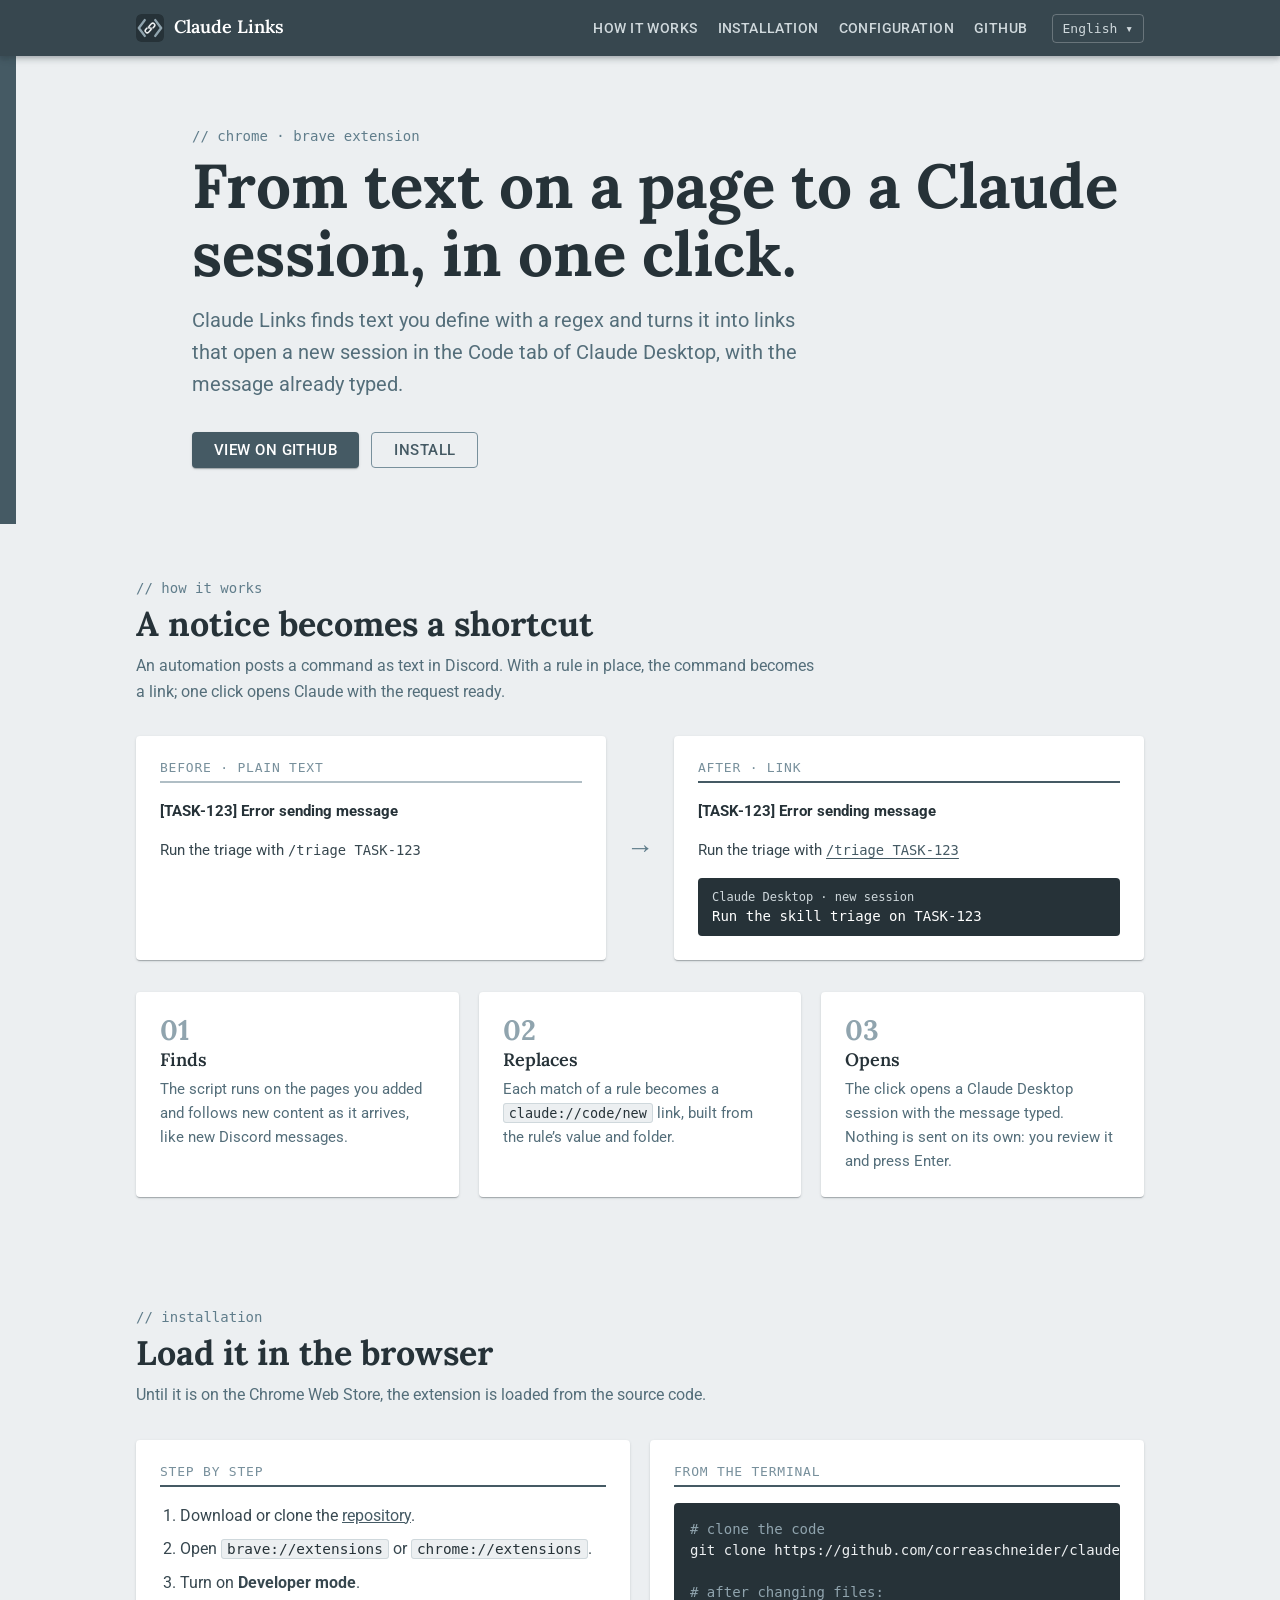
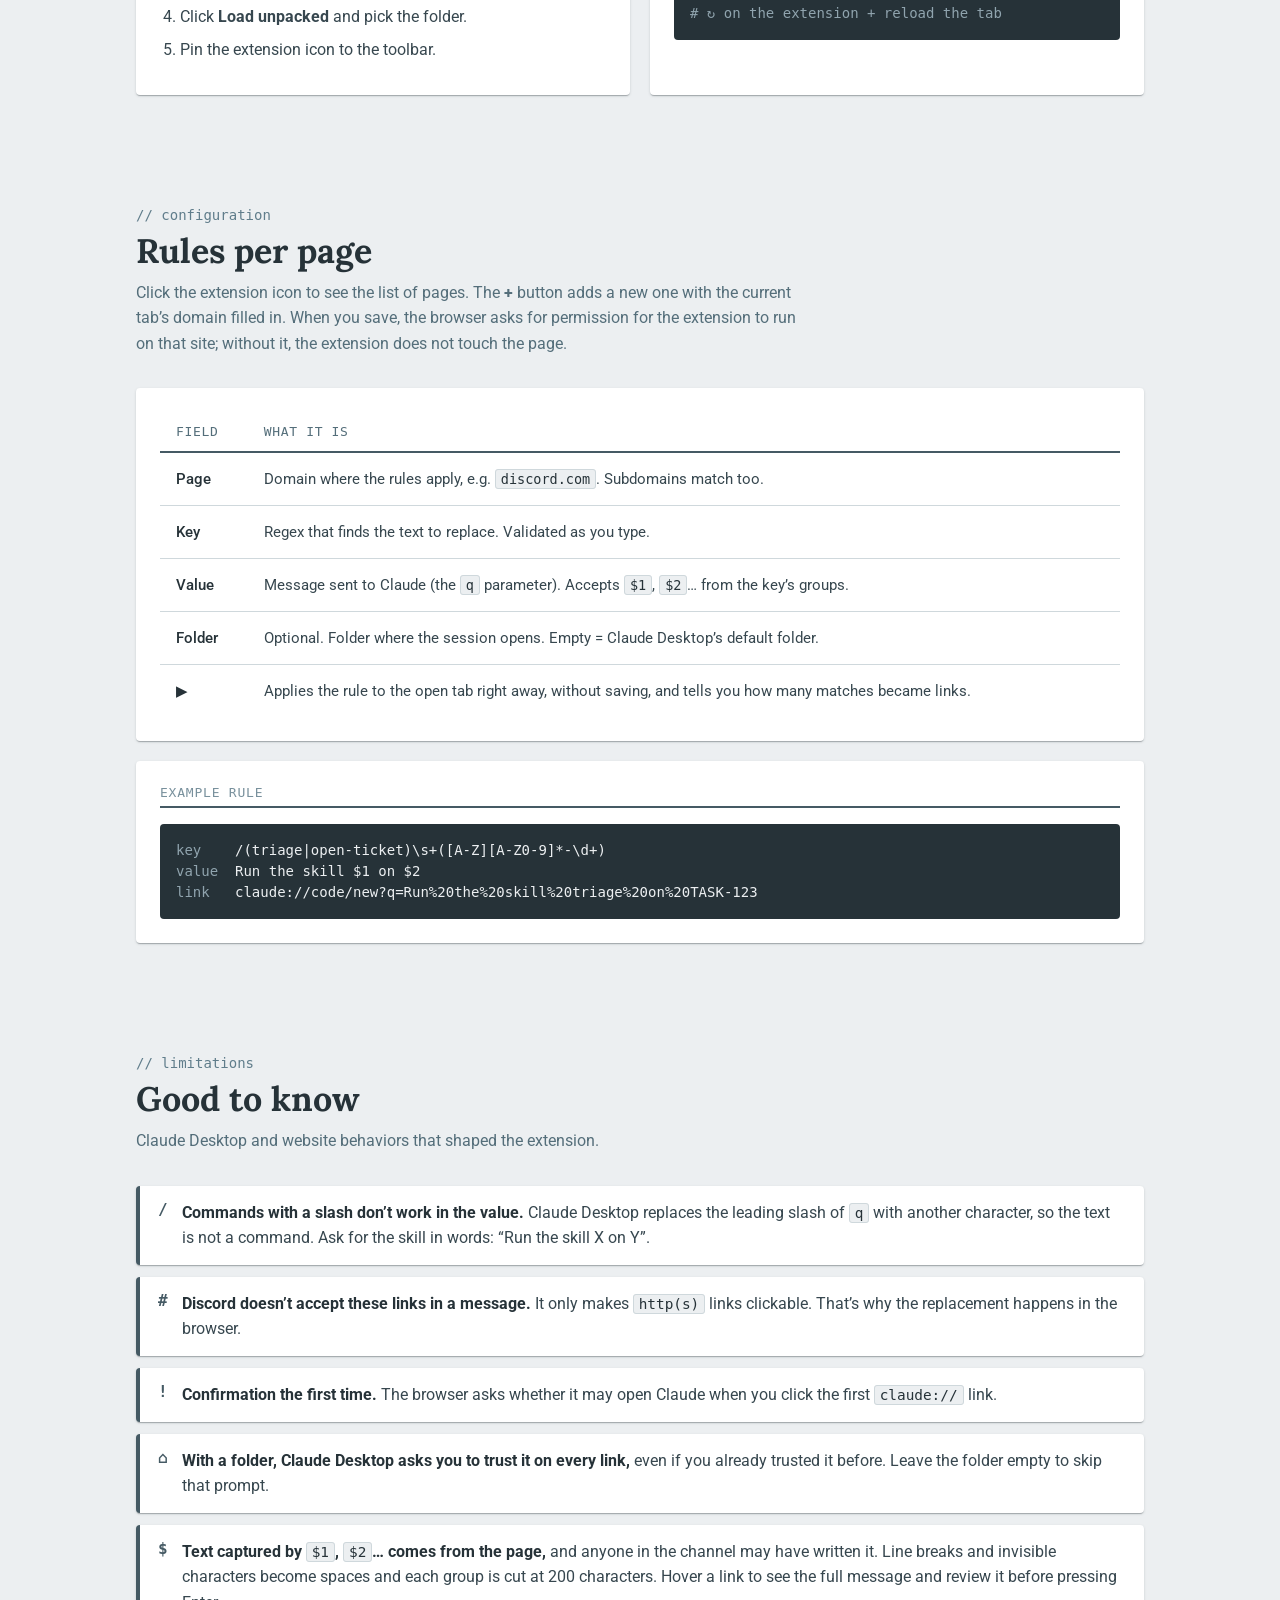
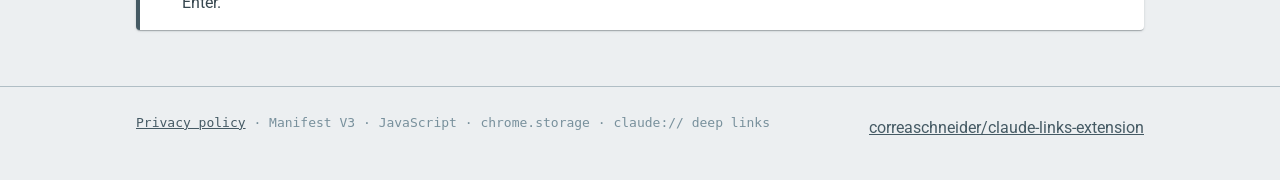
==== commit b76d6dee: "fix(security): limpar texto capturado, tirar fontes externas e conter regex lenta - $1, $2… sem queb" ====
--- a/docs/index.html
+++ b/docs/index.html
@@ -141,6 +141,8 @@
         <div class="alert"><span class="ico">/</span><p><strong>Commands with a slash don’t work in the value.</strong> Claude Desktop replaces the leading slash of <code>q</code> with another character, so the text is not a command. Ask for the skill in words: “Run the skill X on Y”.</p></div>
         <div class="alert"><span class="ico">#</span><p><strong>Discord doesn’t accept these links in a message.</strong> It only makes <code>http(s)</code> links clickable. That’s why the replacement happens in the browser.</p></div>
         <div class="alert"><span class="ico">!</span><p><strong>Confirmation the first time.</strong> The browser asks whether it may open Claude when you click the first <code>claude://</code> link.</p></div>
+        <div class="alert"><span class="ico">⌂</span><p><strong>With a folder, Claude Desktop asks you to trust it on every link,</strong> even if you already trusted it before. Leave the folder empty to skip that prompt.</p></div>
+        <div class="alert"><span class="ico">$</span><p><strong>Text captured by <code>$1</code>, <code>$2</code>… comes from the page,</strong> and anyone in the channel may have written it. Line breaks and invisible characters become spaces and each group is cut at 200 characters. Hover a link to see the full message and review it before pressing Enter.</p></div>
       </div>
     </div>
   </section>
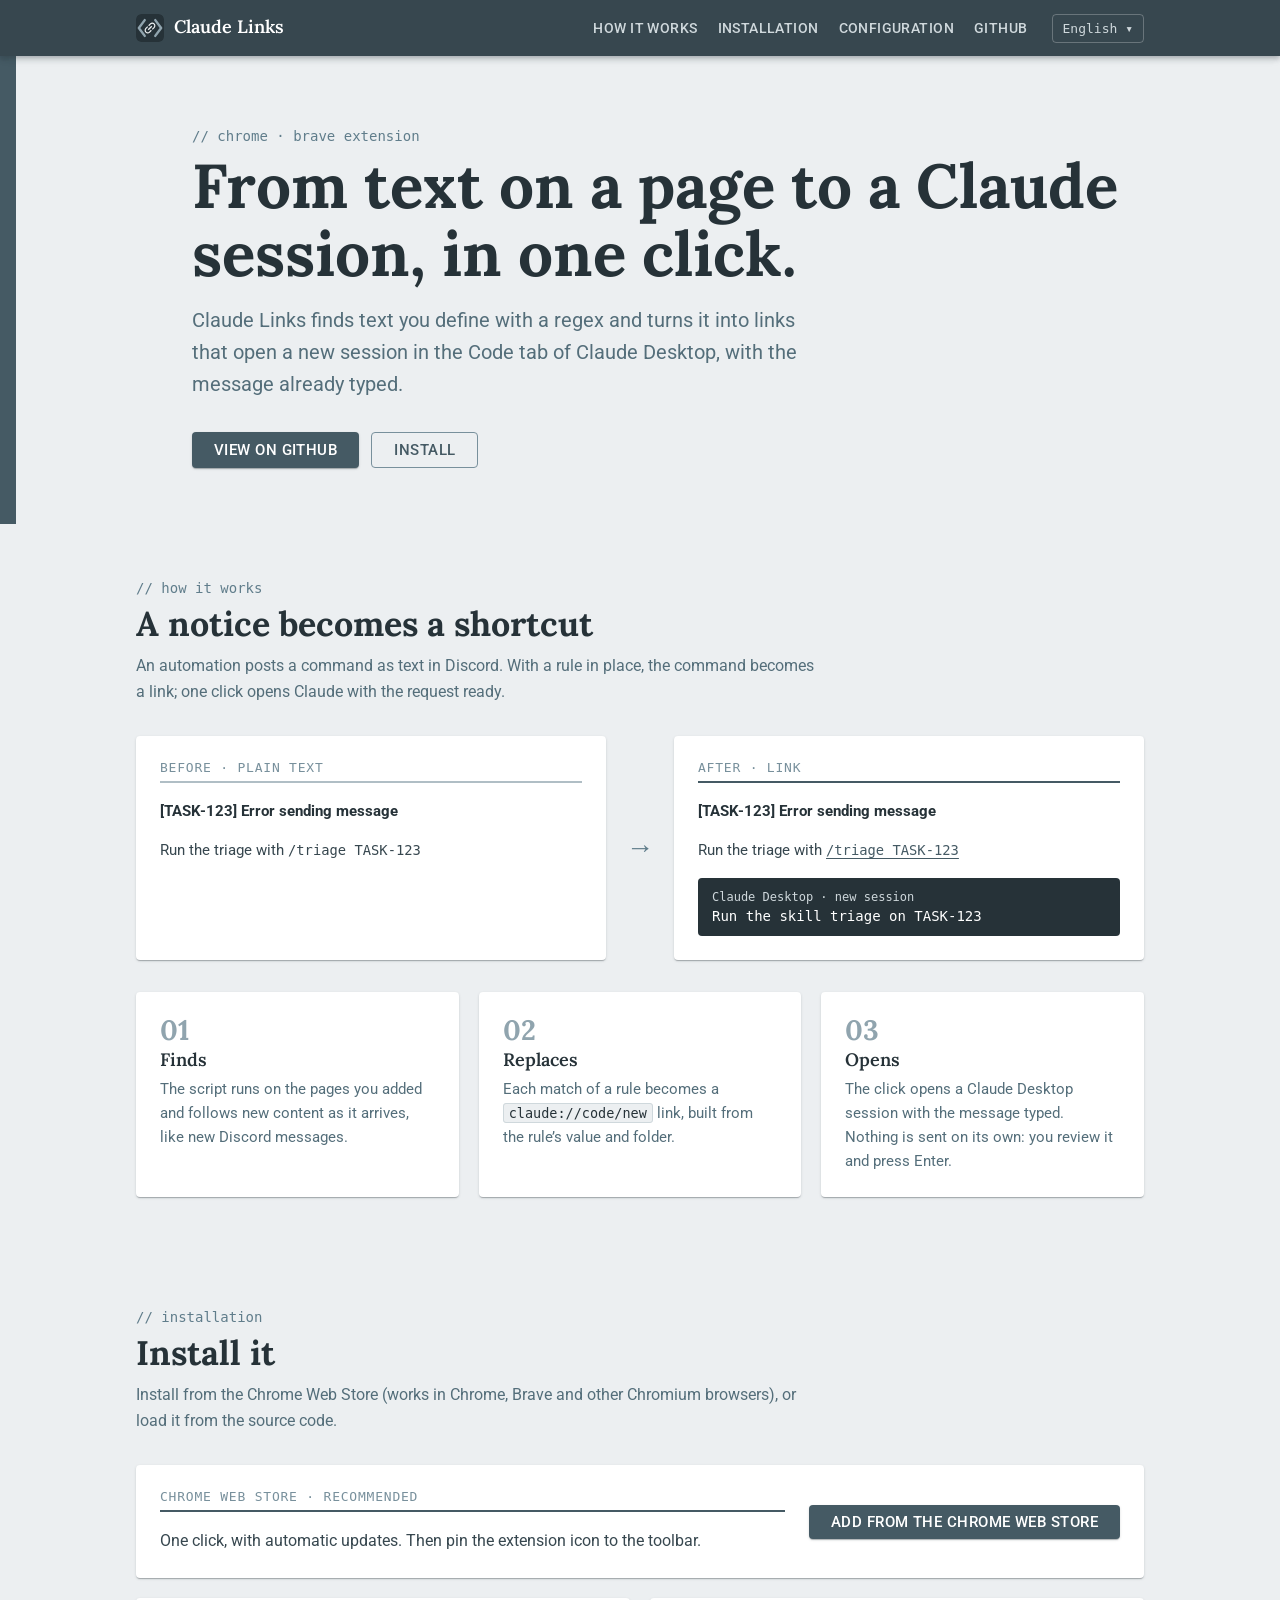
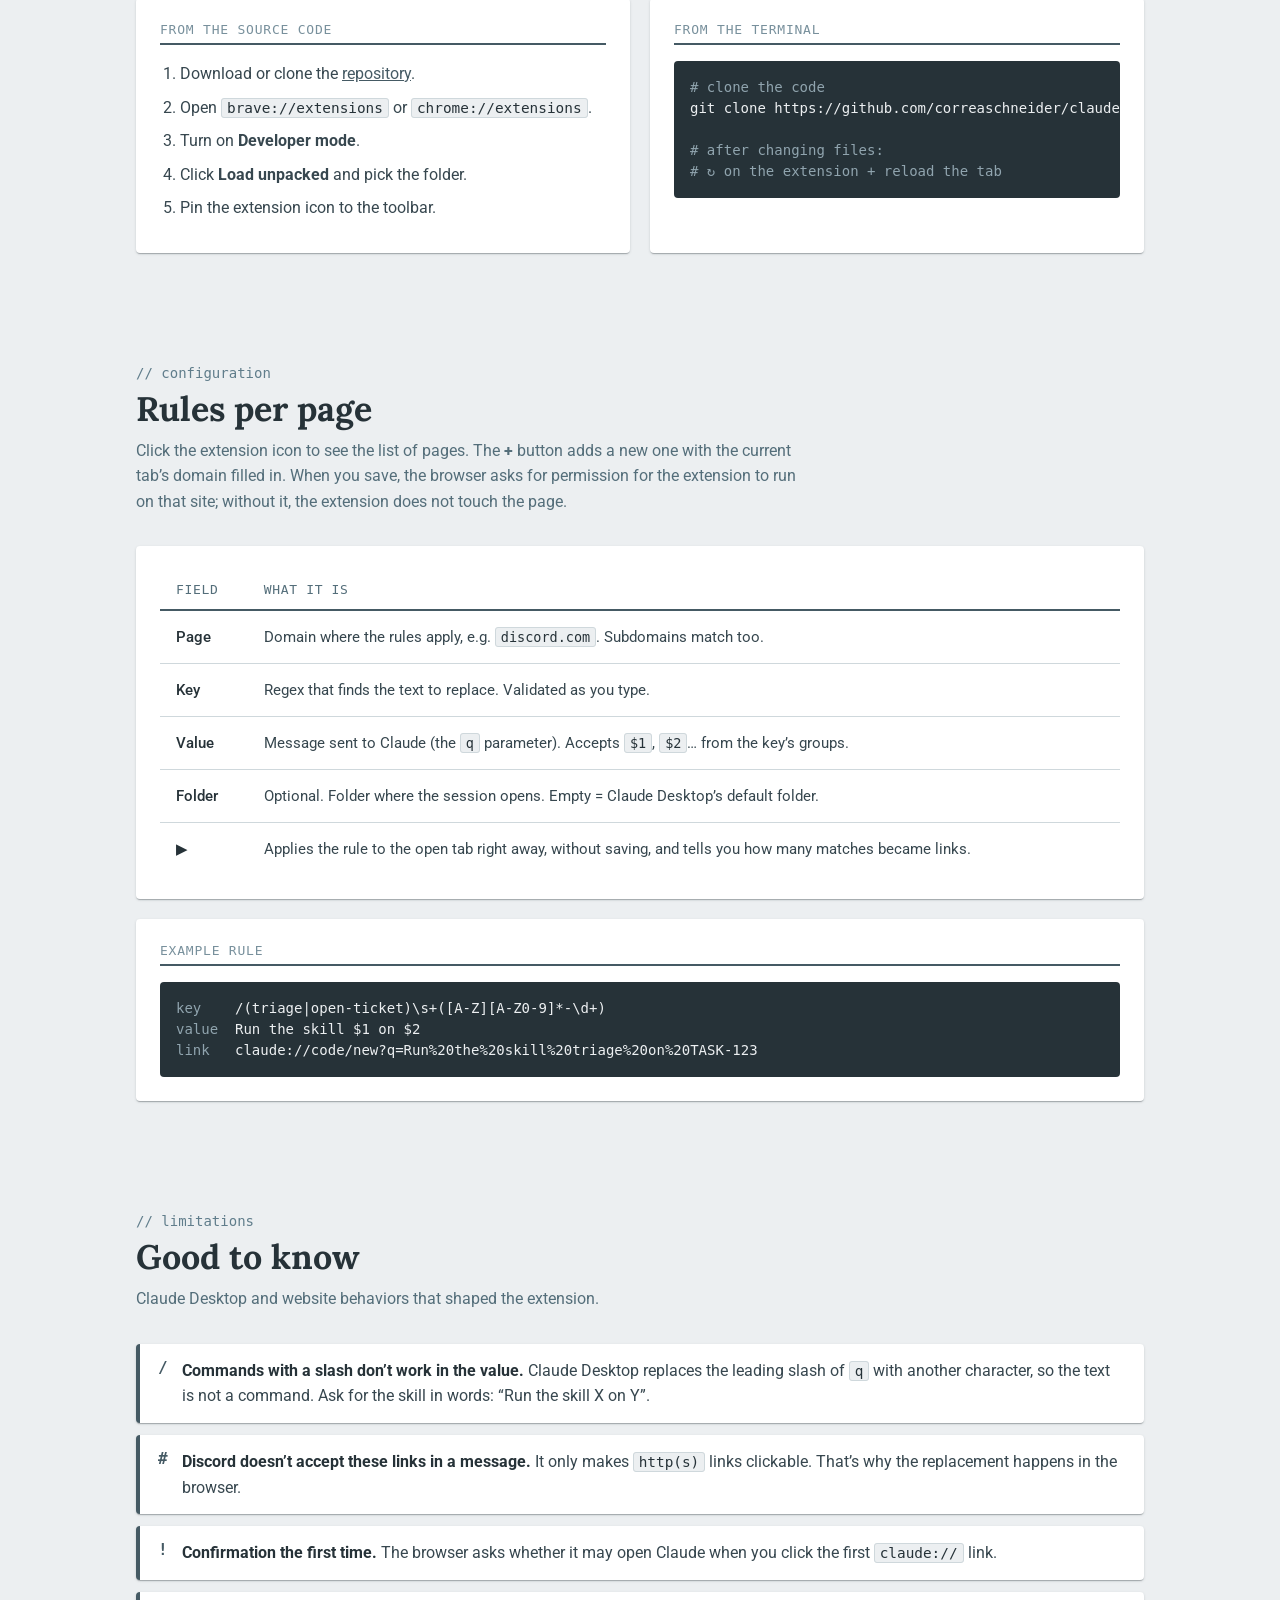
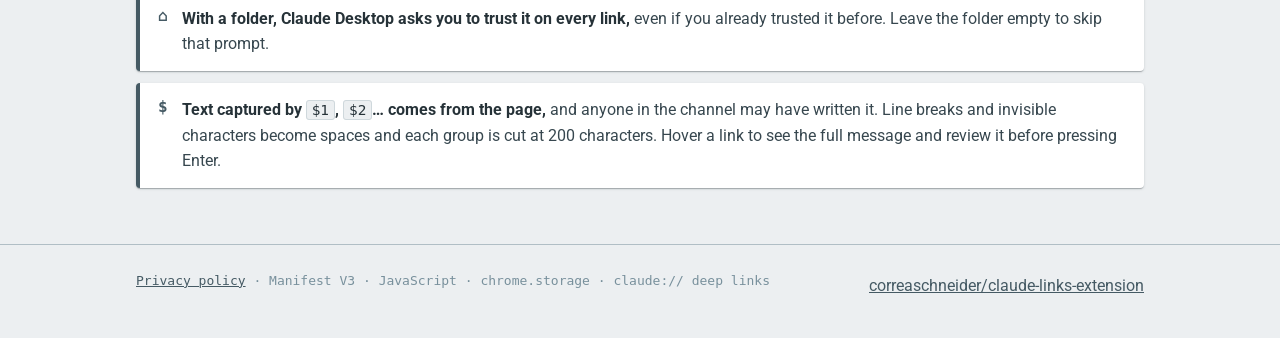
==== commit 05283378: "docs: instalação pela Chrome Web Store (site e READMEs, 5 idiomas) A extensão foi publicada; a loja " ====
--- a/docs/index.html
+++ b/docs/index.html
@@ -42,7 +42,7 @@
     <p class="lead">Claude Links finds text you define with a regex and turns it into links that open a new session in the Code tab of Claude Desktop, with the message already typed.</p>
     <div class="actions">
       <a class="btn btn-contained" href="https://github.com/correaschneider/claude-links-extension">View on GitHub</a>
-      <a class="btn btn-outlined" href="#install">Install</a>
+      <a class="btn btn-outlined" href="https://chromewebstore.google.com/detail/claude-links/lphafilnbkkfemcmibdbigaopjnbdell">Install</a>
     </div>
   </div>
 </div>
@@ -82,11 +82,19 @@
   <section id="install">
     <div class="container">
       <p class="kicker">// installation</p>
-      <h2>Load it in the browser</h2>
-      <p class="section-sub">Until it is on the Chrome Web Store, the extension is loaded from the source code.</p>
-      <div class="two">
+      <h2>Install it</h2>
+      <p class="section-sub">Install from the Chrome Web Store (works in Chrome, Brave and other Chromium browsers), or load it from the source code.</p>
+      <div class="paper store-card">
+        <div>
+          <p class="label">Chrome Web Store · recommended</p>
+          <div class="rule-line rule-after"></div>
+          <p>One click, with automatic updates. Then pin the extension icon to the toolbar.</p>
+        </div>
+        <a class="btn btn-contained" href="https://chromewebstore.google.com/detail/claude-links/lphafilnbkkfemcmibdbigaopjnbdell">Add from the Chrome Web Store</a>
+      </div>
+      <div class="two" style="margin-top:20px">
         <div class="paper">
-          <p class="label">Step by step</p>
+          <p class="label">From the source code</p>
           <div class="rule-line rule-after"></div>
           <ol class="install"><li>Download or clone the <a href="https://github.com/correaschneider/claude-links-extension">repository</a>.</li><li>Open <code>brave://extensions</code> or <code>chrome://extensions</code>.</li><li>Turn on <strong>Developer mode</strong>.</li><li>Click <strong>Load unpacked</strong> and pick the folder.</li><li>Pin the extension icon to the toolbar.</li></ol>
         </div>
--- a/docs/style.css
+++ b/docs/style.css
@@ -113,3 +113,9 @@
   .lang li a { display:block; padding:8px 16px; color:var(--bg-800); text-decoration:none; font-size:14px; }
   .lang li a:hover { background:var(--bg-50); }
   .lang li a[aria-current] { font-weight:700; color:var(--bg-900); }
+
+  /* Card da Chrome Web Store na instalação */
+  .store-card { display:flex; align-items:center; gap:24px; justify-content:space-between; }
+  .store-card > div { flex:1; min-width:0; }
+  .store-card p:last-child { margin:0; }
+  @media (max-width: 760px) { .store-card { flex-direction:column; align-items:stretch; } }
